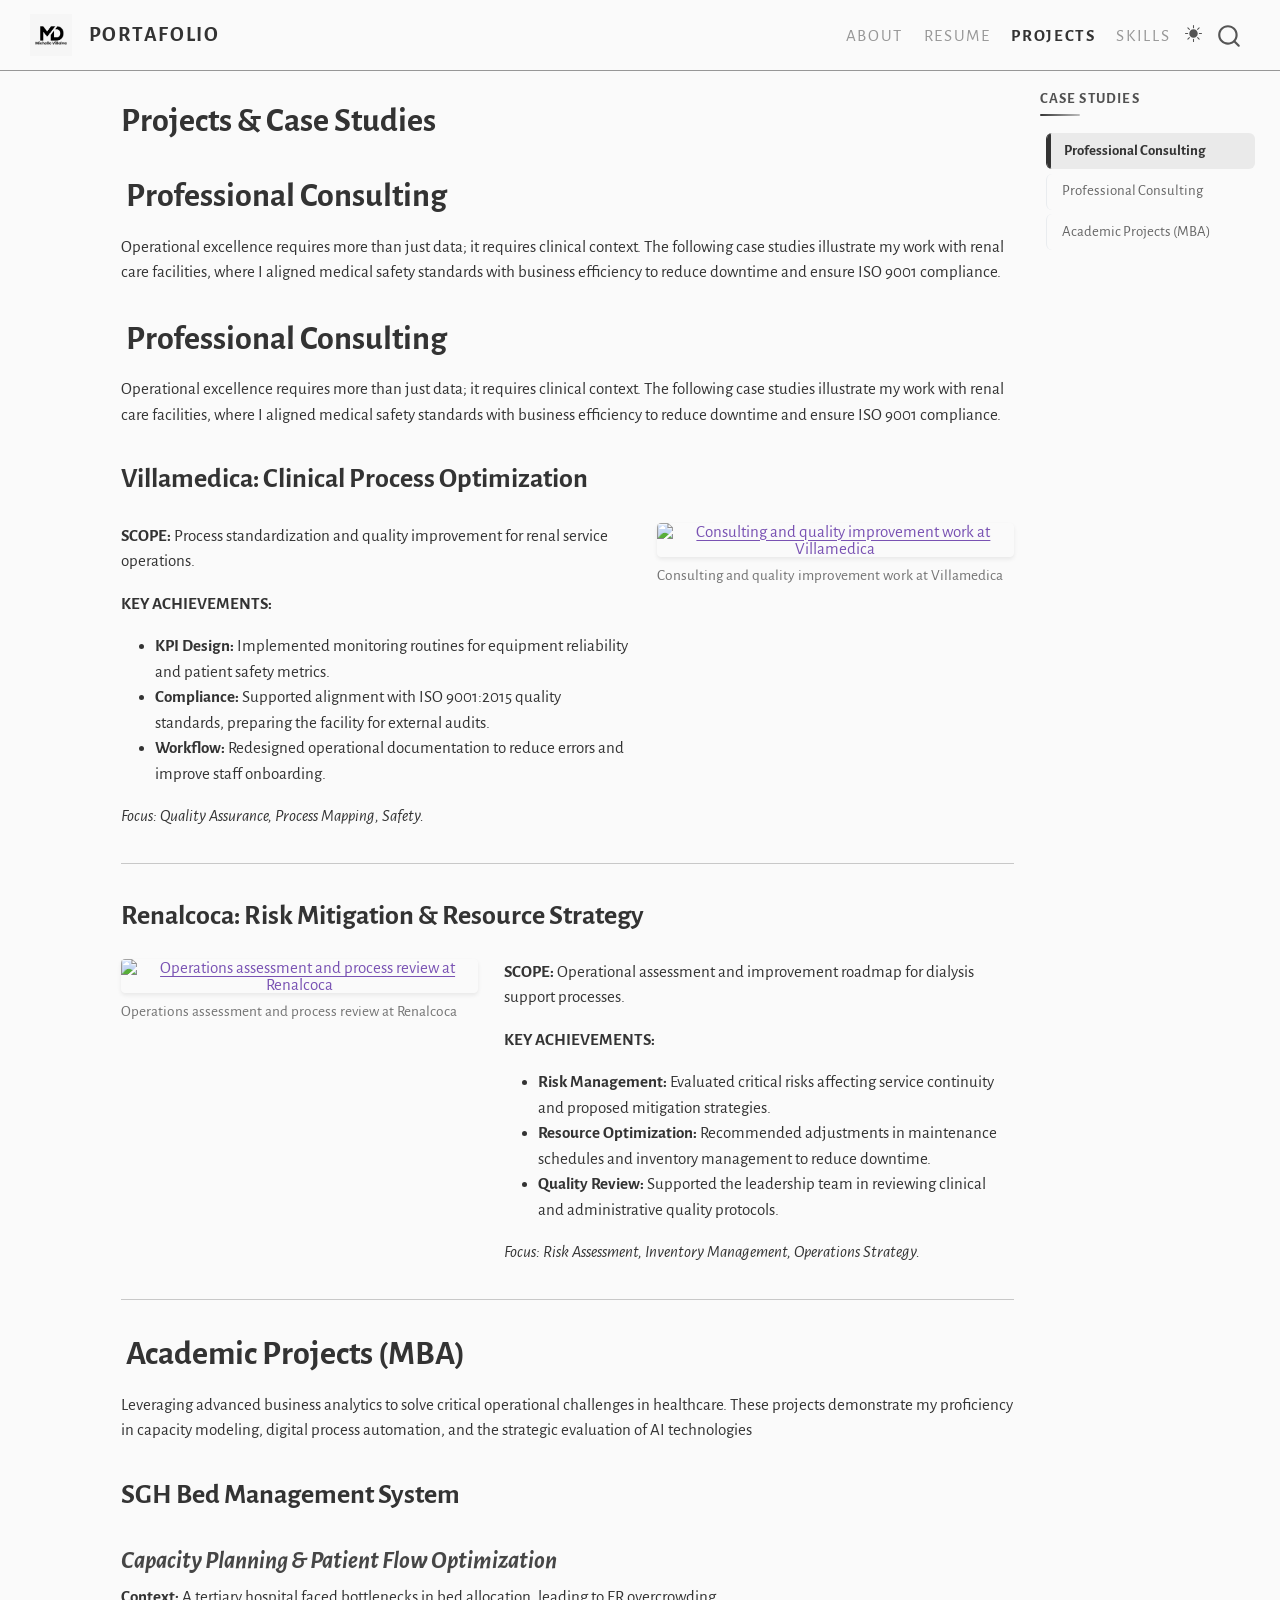
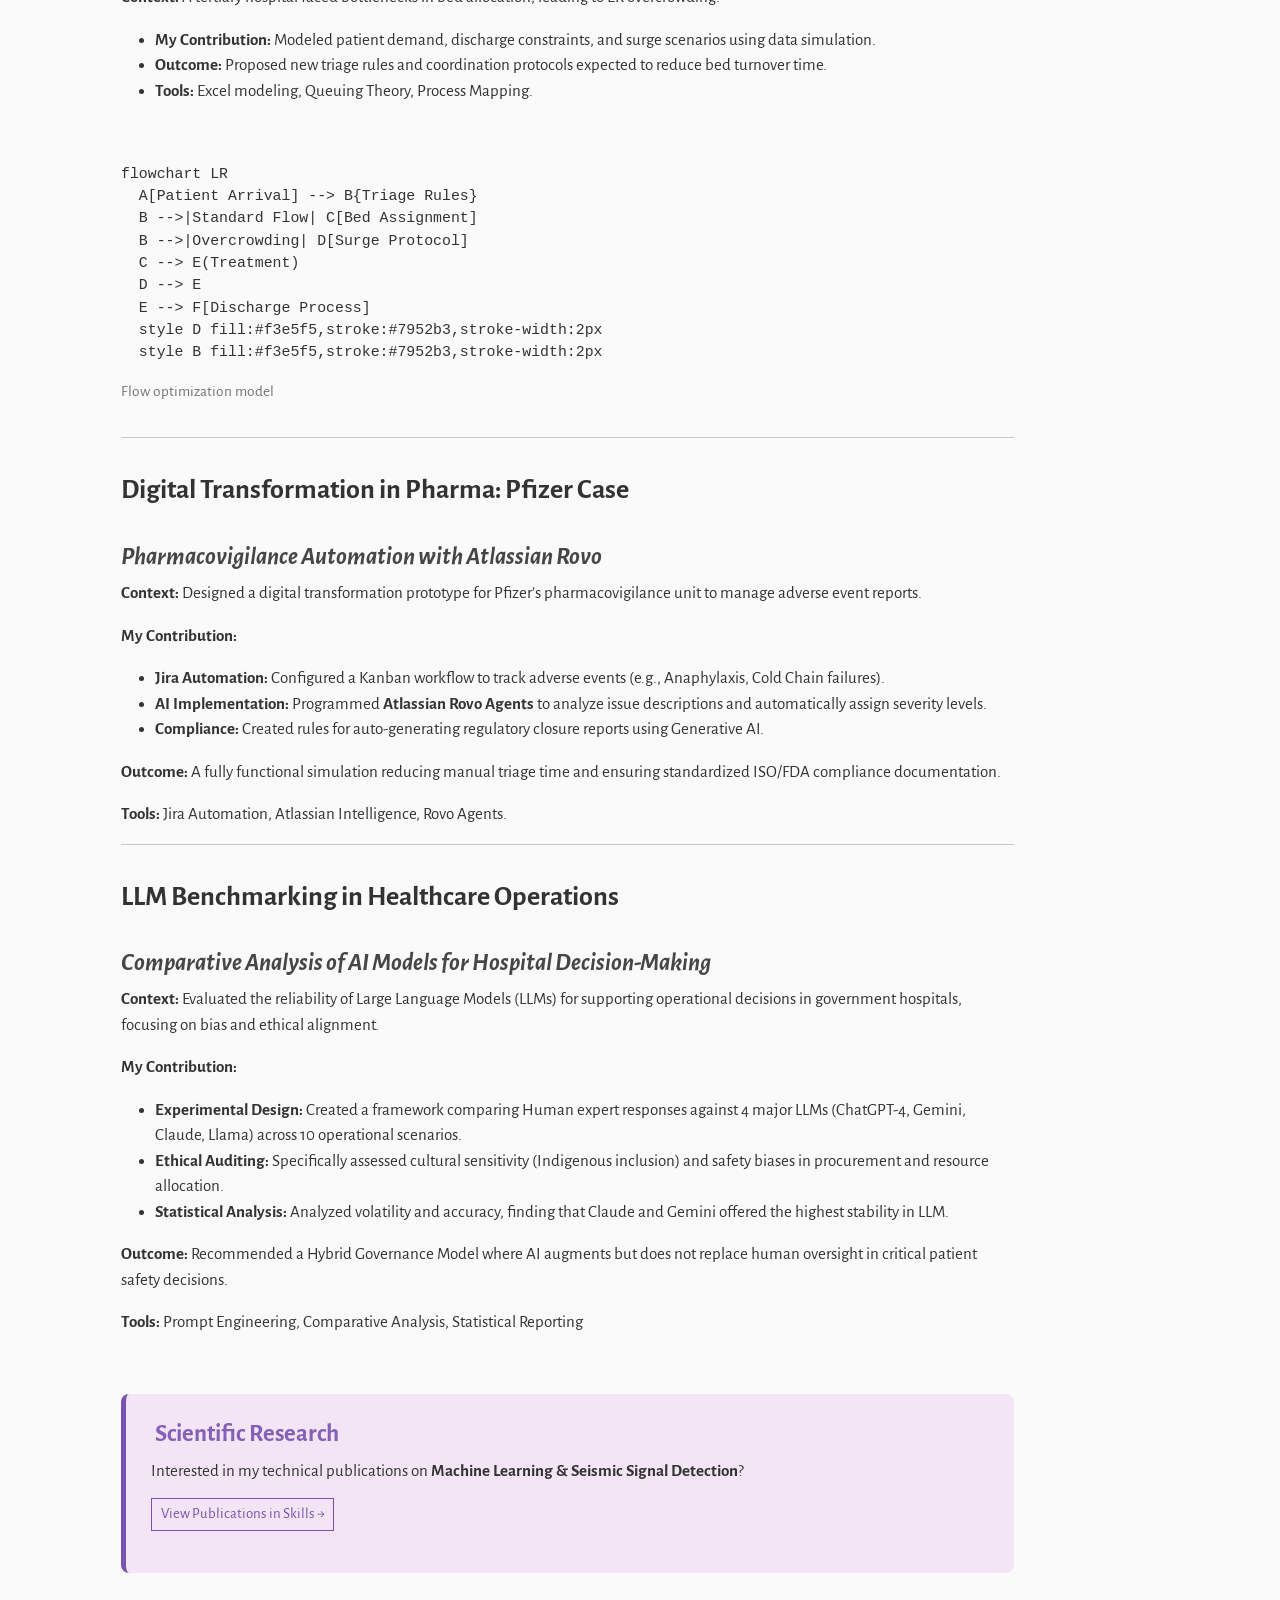
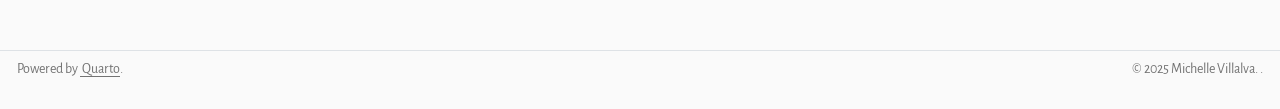
==== projects.html @ 833f170c "Built site for gh-pages" ====
<!DOCTYPE html>
<html xmlns="http://www.w3.org/1999/xhtml" lang="en-GB" xml:lang="en-GB"><head>

<meta charset="utf-8">
<meta name="generator" content="quarto-1.8.25">

<meta name="viewport" content="width=device-width, initial-scale=1.0, user-scalable=yes">


<title>Projects &amp; Case Studies – Portafolio</title>
<style>
code{white-space: pre-wrap;}
span.smallcaps{font-variant: small-caps;}
div.columns{display: flex; gap: min(4vw, 1.5em);}
div.column{flex: auto; overflow-x: auto;}
div.hanging-indent{margin-left: 1.5em; text-indent: -1.5em;}
ul.task-list{list-style: none;}
ul.task-list li input[type="checkbox"] {
  width: 0.8em;
  margin: 0 0.8em 0.2em -1em; /* quarto-specific, see https://github.com/quarto-dev/quarto-cli/issues/4556 */ 
  vertical-align: middle;
}
</style>


<script src="site_libs/quarto-nav/quarto-nav.js"></script>
<script src="site_libs/quarto-nav/headroom.min.js"></script>
<script src="site_libs/clipboard/clipboard.min.js"></script>
<script src="site_libs/quarto-search/autocomplete.umd.js"></script>
<script src="site_libs/quarto-search/fuse.min.js"></script>
<script src="site_libs/quarto-search/quarto-search.js"></script>
<meta name="quarto:offset" content="./">
<link href="./Images/Logo.png" rel="icon" type="image/png">
<script src="site_libs/quarto-html/quarto.js" type="module"></script>
<script src="site_libs/quarto-html/tabsets/tabsets.js" type="module"></script>
<script src="site_libs/quarto-html/axe/axe-check.js" type="module"></script>
<script src="site_libs/quarto-html/popper.min.js"></script>
<script src="site_libs/quarto-html/tippy.umd.min.js"></script>
<script src="site_libs/quarto-html/anchor.min.js"></script>
<link href="site_libs/quarto-html/tippy.css" rel="stylesheet">
<link href="site_libs/quarto-html/quarto-syntax-highlighting-7b89279ff1a6dce999919e0e67d4d9ec.css" rel="stylesheet" class="quarto-color-scheme" id="quarto-text-highlighting-styles">
<link href="site_libs/quarto-html/quarto-syntax-highlighting-dark-707d8167ce6003fca903bfe2be84ab7f.css" rel="stylesheet" class="quarto-color-scheme quarto-color-alternate" id="quarto-text-highlighting-styles">
<link href="site_libs/quarto-html/quarto-syntax-highlighting-7b89279ff1a6dce999919e0e67d4d9ec.css" rel="stylesheet" class="quarto-color-scheme-extra" id="quarto-text-highlighting-styles">
<script src="site_libs/bootstrap/bootstrap.min.js"></script>
<link href="site_libs/bootstrap/bootstrap-icons.css" rel="stylesheet">
<link href="site_libs/bootstrap/bootstrap-e888a3417ce4e43f57093104cbd74633.min.css" rel="stylesheet" append-hash="true" class="quarto-color-scheme" id="quarto-bootstrap" data-mode="light">
<link href="site_libs/bootstrap/bootstrap-dark-e592baf2dacfad6d5b5aa2afc3d7a119.min.css" rel="stylesheet" append-hash="true" class="quarto-color-scheme quarto-color-alternate" id="quarto-bootstrap" data-mode="dark">
<link href="site_libs/bootstrap/bootstrap-e888a3417ce4e43f57093104cbd74633.min.css" rel="stylesheet" append-hash="true" class="quarto-color-scheme-extra" id="quarto-bootstrap" data-mode="light">
<script src="site_libs/quarto-contrib/iconify-3.0.0/iconify-icon.min.js"></script>
<script src="site_libs/quarto-contrib/glightbox/glightbox.min.js"></script>
<link href="site_libs/quarto-contrib/glightbox/glightbox.min.css" rel="stylesheet">
<link href="site_libs/quarto-contrib/glightbox/lightbox.css" rel="stylesheet">
<script id="quarto-search-options" type="application/json">{
  "location": "navbar",
  "copy-button": false,
  "collapse-after": 3,
  "panel-placement": "end",
  "type": "overlay",
  "limit": 50,
  "keyboard-shortcut": [
    "f",
    "/",
    "s"
  ],
  "show-item-context": false,
  "language": {
    "search-no-results-text": "No results",
    "search-matching-documents-text": "matching documents",
    "search-copy-link-title": "Copy link to search",
    "search-hide-matches-text": "Hide additional matches",
    "search-more-match-text": "more match in this document",
    "search-more-matches-text": "more matches in this document",
    "search-clear-button-title": "Clear",
    "search-text-placeholder": "",
    "search-detached-cancel-button-title": "Cancel",
    "search-submit-button-title": "Submit",
    "search-label": "Search"
  }
}</script>
<style>html{ scroll-behavior: smooth; }</style>
<script src="site_libs/quarto-diagram/mermaid.min.js"></script>
<script src="site_libs/quarto-diagram/mermaid-init.js"></script>
<link href="site_libs/quarto-diagram/mermaid.css" rel="stylesheet">


<meta property="og:title" content="Projects &amp; Case Studies – Portafolio">
<meta property="og:description" content="A Portfolio by Michelle Villalva">
<meta property="og:image" content="images/villamedica 1.jpg">
<meta property="og:site_name" content="Portafolio">
<meta property="og:image:alt" content="Consulting and quality improvement work at Villamedica">
<meta name="twitter:title" content="Projects &amp; Case Studies – Portafolio">
<meta name="twitter:description" content="A Portfolio by Michelle Villalva">
<meta name="twitter:image" content="images/villamedica 1.jpg">
<meta name="twitter:image:alt" content="Consulting and quality improvement work at Villamedica">
<meta name="twitter:card" content="summary_large_image">
</head>

<body class="nav-fixed quarto-light"><script id="quarto-html-before-body" type="application/javascript">
    const toggleBodyColorMode = (bsSheetEl) => {
      const mode = bsSheetEl.getAttribute("data-mode");
      const bodyEl = window.document.querySelector("body");
      if (mode === "dark") {
        bodyEl.classList.add("quarto-dark");
        bodyEl.classList.remove("quarto-light");
      } else {
        bodyEl.classList.add("quarto-light");
        bodyEl.classList.remove("quarto-dark");
      }
    }
    const toggleBodyColorPrimary = () => {
      const bsSheetEl = window.document.querySelector("link#quarto-bootstrap:not([rel=disabled-stylesheet])");
      if (bsSheetEl) {
        toggleBodyColorMode(bsSheetEl);
      }
    }
    const setColorSchemeToggle = (alternate) => {
      const toggles = window.document.querySelectorAll('.quarto-color-scheme-toggle');
      for (let i=0; i < toggles.length; i++) {
        const toggle = toggles[i];
        if (toggle) {
          if (alternate) {
            toggle.classList.add("alternate");
          } else {
            toggle.classList.remove("alternate");
          }
        }
      }
    };
    const toggleColorMode = (alternate) => {
      // Switch the stylesheets
      const primaryStylesheets = window.document.querySelectorAll('link.quarto-color-scheme:not(.quarto-color-alternate)');
      const alternateStylesheets = window.document.querySelectorAll('link.quarto-color-scheme.quarto-color-alternate');
      manageTransitions('#quarto-margin-sidebar .nav-link', false);
      if (alternate) {
        // note: dark is layered on light, we don't disable primary!
        enableStylesheet(alternateStylesheets);
        for (const sheetNode of alternateStylesheets) {
          if (sheetNode.id === "quarto-bootstrap") {
            toggleBodyColorMode(sheetNode);
          }
        }
      } else {
        disableStylesheet(alternateStylesheets);
        enableStylesheet(primaryStylesheets)
        toggleBodyColorPrimary();
      }
      manageTransitions('#quarto-margin-sidebar .nav-link', true);
      // Switch the toggles
      setColorSchemeToggle(alternate)
      // Hack to workaround the fact that safari doesn't
      // properly recolor the scrollbar when toggling (#1455)
      if (navigator.userAgent.indexOf('Safari') > 0 && navigator.userAgent.indexOf('Chrome') == -1) {
        manageTransitions("body", false);
        window.scrollTo(0, 1);
        setTimeout(() => {
          window.scrollTo(0, 0);
          manageTransitions("body", true);
        }, 40);
      }
    }
    const disableStylesheet = (stylesheets) => {
      for (let i=0; i < stylesheets.length; i++) {
        const stylesheet = stylesheets[i];
        stylesheet.rel = 'disabled-stylesheet';
      }
    }
    const enableStylesheet = (stylesheets) => {
      for (let i=0; i < stylesheets.length; i++) {
        const stylesheet = stylesheets[i];
        if(stylesheet.rel !== 'stylesheet') { // for Chrome, which will still FOUC without this check
          stylesheet.rel = 'stylesheet';
        }
      }
    }
    const manageTransitions = (selector, allowTransitions) => {
      const els = window.document.querySelectorAll(selector);
      for (let i=0; i < els.length; i++) {
        const el = els[i];
        if (allowTransitions) {
          el.classList.remove('notransition');
        } else {
          el.classList.add('notransition');
        }
      }
    }
    const isFileUrl = () => {
      return window.location.protocol === 'file:';
    }
    const hasAlternateSentinel = () => {
      let styleSentinel = getColorSchemeSentinel();
      if (styleSentinel !== null) {
        return styleSentinel === "alternate";
      } else {
        return false;
      }
    }
    const setStyleSentinel = (alternate) => {
      const value = alternate ? "alternate" : "default";
      if (!isFileUrl()) {
        window.localStorage.setItem("quarto-color-scheme", value);
      } else {
        localAlternateSentinel = value;
      }
    }
    const getColorSchemeSentinel = () => {
      if (!isFileUrl()) {
        const storageValue = window.localStorage.getItem("quarto-color-scheme");
        return storageValue != null ? storageValue : localAlternateSentinel;
      } else {
        return localAlternateSentinel;
      }
    }
    const toggleGiscusIfUsed = (isAlternate, darkModeDefault) => {
      const baseTheme = document.querySelector('#giscus-base-theme')?.value ?? 'light';
      const alternateTheme = document.querySelector('#giscus-alt-theme')?.value ?? 'dark';
      let newTheme = '';
      if(authorPrefersDark) {
        newTheme = isAlternate ? baseTheme : alternateTheme;
      } else {
        newTheme = isAlternate ? alternateTheme : baseTheme;
      }
      const changeGiscusTheme = () => {
        // From: https://github.com/giscus/giscus/issues/336
        const sendMessage = (message) => {
          const iframe = document.querySelector('iframe.giscus-frame');
          if (!iframe) return;
          iframe.contentWindow.postMessage({ giscus: message }, 'https://giscus.app');
        }
        sendMessage({
          setConfig: {
            theme: newTheme
          }
        });
      }
      const isGiscussLoaded = window.document.querySelector('iframe.giscus-frame') !== null;
      if (isGiscussLoaded) {
        changeGiscusTheme();
      }
    };
    const authorPrefersDark = false;
    const darkModeDefault = authorPrefersDark;
      document.querySelector('link#quarto-text-highlighting-styles.quarto-color-scheme-extra').rel = 'disabled-stylesheet';
      document.querySelector('link#quarto-bootstrap.quarto-color-scheme-extra').rel = 'disabled-stylesheet';
    let localAlternateSentinel = darkModeDefault ? 'alternate' : 'default';
    // Dark / light mode switch
    window.quartoToggleColorScheme = () => {
      // Read the current dark / light value
      let toAlternate = !hasAlternateSentinel();
      toggleColorMode(toAlternate);
      setStyleSentinel(toAlternate);
      toggleGiscusIfUsed(toAlternate, darkModeDefault);
      window.dispatchEvent(new Event('resize'));
    };
    // Switch to dark mode if need be
    if (hasAlternateSentinel()) {
      toggleColorMode(true);
    } else {
      toggleColorMode(false);
    }
  </script>

<div id="quarto-search-results"></div>
  <header id="quarto-header" class="headroom fixed-top">
    <nav class="navbar navbar-expand-lg " data-bs-theme="dark">
      <div class="navbar-container container-fluid">
      <div class="navbar-brand-container mx-auto">
    <a href="./index.html" class="navbar-brand navbar-brand-logo">
    <img src="./Images/Logo.png" alt="Michelle Villalva Logo" class="navbar-logo light-content">
    <img src="./Images/Logo.png" alt="Michelle Villalva Logo" class="navbar-logo dark-content">
    </a>
    <a class="navbar-brand" href="./index.html">
    <span class="navbar-title">PORTAFOLIO</span>
    </a>
  </div>
            <div id="quarto-search" class="" title="Search"></div>
          <button class="navbar-toggler" type="button" data-bs-toggle="collapse" data-bs-target="#navbarCollapse" aria-controls="navbarCollapse" role="menu" aria-expanded="false" aria-label="Toggle navigation" onclick="if (window.quartoToggleHeadroom) { window.quartoToggleHeadroom(); }">
  <span class="navbar-toggler-icon"></span>
</button>
          <div class="collapse navbar-collapse" id="navbarCollapse">
            <ul class="navbar-nav navbar-nav-scroll ms-auto">
  <li class="nav-item">
    <a class="nav-link" href="./index.html"> 
<span class="menu-text">About</span></a>
  </li>  
  <li class="nav-item">
    <a class="nav-link" href="./resume.html"> 
<span class="menu-text">Resume</span></a>
  </li>  
  <li class="nav-item">
    <a class="nav-link active" href="./projects.html" aria-current="page"> 
<span class="menu-text">Projects</span></a>
  </li>  
  <li class="nav-item">
    <a class="nav-link" href="./skills.html"> 
<span class="menu-text">Skills</span></a>
  </li>  
</ul>
          </div> <!-- /navcollapse -->
            <div class="quarto-navbar-tools">
  <a href="" class="quarto-color-scheme-toggle quarto-navigation-tool  px-1" onclick="window.quartoToggleColorScheme(); return false;" title="Toggle dark mode"><i class="bi"></i></a>
</div>
      </div> <!-- /container-fluid -->
    </nav>
</header>
<!-- content -->
<div id="quarto-content" class="quarto-container page-columns page-rows-contents page-layout-article page-navbar">
<!-- sidebar -->
<!-- margin-sidebar -->
    <div id="quarto-margin-sidebar" class="sidebar margin-sidebar">
        <nav id="TOC" role="doc-toc" class="toc-active">
    <h2 id="toc-title">Case Studies</h2>
   
  <ul>
  <li><a href="#professional-consulting" id="toc-professional-consulting" class="nav-link active" data-scroll-target="#professional-consulting"><iconify-icon role="img" inline="" icon="fa6-solid:briefcase" aria-label="Icon briefcase from fa6-solid Iconify.design set." title="Icon briefcase from fa6-solid Iconify.design set."></iconify-icon> Professional Consulting</a></li>
  <li><a href="#professional-consulting-1" id="toc-professional-consulting-1" class="nav-link" data-scroll-target="#professional-consulting-1"><iconify-icon role="img" inline="" icon="fa6-solid:briefcase" aria-label="Icon briefcase from fa6-solid Iconify.design set." title="Icon briefcase from fa6-solid Iconify.design set."></iconify-icon> Professional Consulting</a>
  <ul class="collapse">
  <li><a href="#villamedica-clinical-process-optimization" id="toc-villamedica-clinical-process-optimization" class="nav-link" data-scroll-target="#villamedica-clinical-process-optimization">Villamedica: Clinical Process Optimization</a></li>
  <li><a href="#renalcoca-risk-mitigation-resource-strategy" id="toc-renalcoca-risk-mitigation-resource-strategy" class="nav-link" data-scroll-target="#renalcoca-risk-mitigation-resource-strategy">Renalcoca: Risk Mitigation &amp; Resource Strategy</a></li>
  </ul></li>
  <li><a href="#academic-projects-mba" id="toc-academic-projects-mba" class="nav-link" data-scroll-target="#academic-projects-mba"><iconify-icon role="img" inline="" icon="fa6-solid:graduation-cap" aria-label="Icon graduation-cap from fa6-solid Iconify.design set." title="Icon graduation-cap from fa6-solid Iconify.design set."></iconify-icon> Academic Projects (MBA)</a>
  <ul class="collapse">
  <li><a href="#sgh-bed-management-system" id="toc-sgh-bed-management-system" class="nav-link" data-scroll-target="#sgh-bed-management-system">SGH Bed Management System</a>
  <ul class="collapse">
  <li><a href="#capacity-planning-patient-flow-optimization" id="toc-capacity-planning-patient-flow-optimization" class="nav-link" data-scroll-target="#capacity-planning-patient-flow-optimization"><em>Capacity Planning &amp; Patient Flow Optimization</em></a></li>
  </ul></li>
  <li><a href="#digital-transformation-in-pharma-pfizer-case" id="toc-digital-transformation-in-pharma-pfizer-case" class="nav-link" data-scroll-target="#digital-transformation-in-pharma-pfizer-case">Digital Transformation in Pharma: Pfizer Case</a>
  <ul class="collapse">
  <li><a href="#pharmacovigilance-automation-with-atlassian-rovo" id="toc-pharmacovigilance-automation-with-atlassian-rovo" class="nav-link" data-scroll-target="#pharmacovigilance-automation-with-atlassian-rovo"><em>Pharmacovigilance Automation with Atlassian Rovo</em></a></li>
  </ul></li>
  <li><a href="#llm-benchmarking-in-healthcare-operations" id="toc-llm-benchmarking-in-healthcare-operations" class="nav-link" data-scroll-target="#llm-benchmarking-in-healthcare-operations">LLM Benchmarking in Healthcare Operations</a>
  <ul class="collapse">
  <li><a href="#comparative-analysis-of-ai-models-for-hospital-decision-making" id="toc-comparative-analysis-of-ai-models-for-hospital-decision-making" class="nav-link" data-scroll-target="#comparative-analysis-of-ai-models-for-hospital-decision-making"><em>Comparative Analysis of AI Models for Hospital Decision-Making</em></a></li>
  </ul></li>
  </ul></li>
  </ul>
</nav>
    </div>
<!-- main -->
<main class="content" id="quarto-document-content">


<header id="title-block-header" class="quarto-title-block default">
<div class="quarto-title">
<h1 class="title">Projects &amp; Case Studies</h1>
</div>



<div class="quarto-title-meta">

    
  
    
  </div>
  


</header>


<section id="professional-consulting" class="level1">
<h1><iconify-icon role="img" inline="" icon="fa6-solid:briefcase" aria-label="Icon briefcase from fa6-solid Iconify.design set." title="Icon briefcase from fa6-solid Iconify.design set."></iconify-icon> Professional Consulting</h1>
<p>Operational excellence requires more than just data; it requires clinical context. The following case studies illustrate my work with renal care facilities, where I aligned medical safety standards with business efficiency to reduce downtime and ensure ISO 9001 compliance.</p>
</section>
<section id="professional-consulting-1" class="level1">
<h1><iconify-icon role="img" inline="" icon="fa6-solid:briefcase" aria-label="Icon briefcase from fa6-solid Iconify.design set." title="Icon briefcase from fa6-solid Iconify.design set."></iconify-icon> Professional Consulting</h1>
<p>Operational excellence requires more than just data; it requires clinical context. The following case studies illustrate my work with renal care facilities, where I aligned medical safety standards with business efficiency to reduce downtime and ensure ISO 9001 compliance.</p>
<section id="villamedica-clinical-process-optimization" class="level2">
<h2 class="anchored" data-anchor-id="villamedica-clinical-process-optimization">Villamedica: Clinical Process Optimization</h2>
<div class="grid">
<div class="g-col-12 g-col-md-7">
<p><strong>SCOPE:</strong> Process standardization and quality improvement for renal service operations.</p>
<p><strong>KEY ACHIEVEMENTS:</strong></p>
<ul>
<li><strong>KPI Design:</strong> Implemented monitoring routines for equipment reliability and patient safety metrics.</li>
<li><strong>Compliance:</strong> Supported alignment with ISO 9001:2015 quality standards, preparing the facility for external audits.</li>
<li><strong>Workflow:</strong> Redesigned operational documentation to reduce errors and improve staff onboarding.</li>
</ul>
<p><em>Focus: Quality Assurance, Process Mapping, Safety.</em></p>
</div>
<div class="g-col-12 g-col-md-5">
<div class="quarto-figure quarto-figure-center">
<figure class="figure">
<p><a href="images/villamedica 1.jpg" class="lightbox" data-gallery="consulting" title="Consulting and quality improvement work at Villamedica"><img src="images/villamedica 1.jpg" class="rounded shadow-sm img-fluid figure-img" alt="Consulting and quality improvement work at Villamedica"></a></p>
<figcaption>Consulting and quality improvement work at Villamedica</figcaption>
</figure>
</div>
</div>
</div>
<hr>
</section>
<section id="renalcoca-risk-mitigation-resource-strategy" class="level2">
<h2 class="anchored" data-anchor-id="renalcoca-risk-mitigation-resource-strategy">Renalcoca: Risk Mitigation &amp; Resource Strategy</h2>
<div class="grid">
<div class="g-col-12 g-col-md-5">
<div class="quarto-figure quarto-figure-center">
<figure class="figure">
<p><a href="images/A2.jpg" class="lightbox" data-gallery="consulting" title="Operations assessment and process review at Renalcoca"><img src="images/A2.jpg" class="rounded shadow-sm img-fluid figure-img" alt="Operations assessment and process review at Renalcoca"></a></p>
<figcaption>Operations assessment and process review at Renalcoca</figcaption>
</figure>
</div>
</div>
<div class="g-col-12 g-col-md-7">
<p><strong>SCOPE:</strong> Operational assessment and improvement roadmap for dialysis support processes.</p>
<p><strong>KEY ACHIEVEMENTS:</strong></p>
<ul>
<li><strong>Risk Management:</strong> Evaluated critical risks affecting service continuity and proposed mitigation strategies.</li>
<li><strong>Resource Optimization:</strong> Recommended adjustments in maintenance schedules and inventory management to reduce downtime.</li>
<li><strong>Quality Review:</strong> Supported the leadership team in reviewing clinical and administrative quality protocols.</li>
</ul>
<p><em>Focus: Risk Assessment, Inventory Management, Operations Strategy.</em></p>
</div>
</div>
<hr>
</section>
</section>
<section id="academic-projects-mba" class="level1">
<h1><iconify-icon role="img" inline="" icon="fa6-solid:graduation-cap" aria-label="Icon graduation-cap from fa6-solid Iconify.design set." title="Icon graduation-cap from fa6-solid Iconify.design set."></iconify-icon> Academic Projects (MBA)</h1>
<p>Leveraging advanced business analytics to solve critical operational challenges in healthcare. These projects demonstrate my proficiency in capacity modeling, digital process automation, and the strategic evaluation of AI technologies</p>
<section id="sgh-bed-management-system" class="level2">
<h2 class="anchored" data-anchor-id="sgh-bed-management-system">SGH Bed Management System</h2>
<section id="capacity-planning-patient-flow-optimization" class="level3">
<h3 class="anchored" data-anchor-id="capacity-planning-patient-flow-optimization"><em>Capacity Planning &amp; Patient Flow Optimization</em></h3>
<p><strong>Context:</strong> A tertiary hospital faced bottlenecks in bed allocation, leading to ER overcrowding.</p>
<ul>
<li><strong>My Contribution:</strong> Modeled patient demand, discharge constraints, and surge scenarios using data simulation.</li>
<li><strong>Outcome:</strong> Proposed new triage rules and coordination protocols expected to reduce bed turnover time.</li>
<li><strong>Tools:</strong> Excel modeling, Queuing Theory, Process Mapping.</li>
</ul>
<p><br></p>
<div class="cell" data-layout-align="center">
<div class="cell-output-display">
<div>
<p></p><figure class="figure"><p></p>
<div>
<pre class="mermaid mermaid-js">flowchart LR
  A[Patient Arrival] --&gt; B{Triage Rules}
  B --&gt;|Standard Flow| C[Bed Assignment]
  B --&gt;|Overcrowding| D[Surge Protocol]
  C --&gt; E(Treatment)
  D --&gt; E
  E --&gt; F[Discharge Process]
  style D fill:#f3e5f5,stroke:#7952b3,stroke-width:2px
  style B fill:#f3e5f5,stroke:#7952b3,stroke-width:2px
</pre>
</div>
<p></p><figcaption> Flow optimization model</figcaption> </figure><p></p>
</div>
</div>
</div>
<hr>
</section>
</section>
<section id="digital-transformation-in-pharma-pfizer-case" class="level2">
<h2 class="anchored" data-anchor-id="digital-transformation-in-pharma-pfizer-case">Digital Transformation in Pharma: Pfizer Case</h2>
<section id="pharmacovigilance-automation-with-atlassian-rovo" class="level3">
<h3 class="anchored" data-anchor-id="pharmacovigilance-automation-with-atlassian-rovo"><em>Pharmacovigilance Automation with Atlassian Rovo</em></h3>
<p><strong>Context:</strong> Designed a digital transformation prototype for Pfizer’s pharmacovigilance unit to manage adverse event reports.</p>
<p><strong>My Contribution:</strong></p>
<ul>
<li><strong>Jira Automation:</strong> Configured a Kanban workflow to track adverse events (e.g., Anaphylaxis, Cold Chain failures).</li>
<li><strong>AI Implementation:</strong> Programmed <strong>Atlassian Rovo Agents</strong> to analyze issue descriptions and automatically assign severity levels.</li>
<li><strong>Compliance:</strong> Created rules for auto-generating regulatory closure reports using Generative AI.</li>
</ul>
<p><strong>Outcome:</strong> A fully functional simulation reducing manual triage time and ensuring standardized ISO/FDA compliance documentation.</p>
<p><strong>Tools:</strong> Jira Automation, Atlassian Intelligence, Rovo Agents.</p>
<hr>
</section>
</section>
<section id="llm-benchmarking-in-healthcare-operations" class="level2">
<h2 class="anchored" data-anchor-id="llm-benchmarking-in-healthcare-operations">LLM Benchmarking in Healthcare Operations</h2>
<section id="comparative-analysis-of-ai-models-for-hospital-decision-making" class="level3">
<h3 class="anchored" data-anchor-id="comparative-analysis-of-ai-models-for-hospital-decision-making"><em>Comparative Analysis of AI Models for Hospital Decision-Making</em></h3>
<p><strong>Context:</strong> Evaluated the reliability of Large Language Models (LLMs) for supporting operational decisions in government hospitals, focusing on bias and ethical alignment.</p>
<p><strong>My Contribution:</strong></p>
<ul>
<li><strong>Experimental Design:</strong> Created a framework comparing Human expert responses against 4 major LLMs (ChatGPT-4, Gemini, Claude, Llama) across 10 operational scenarios.</li>
<li><strong>Ethical Auditing:</strong> Specifically assessed cultural sensitivity (Indigenous inclusion) and safety biases in procurement and resource allocation.</li>
<li><strong>Statistical Analysis:</strong> Analyzed volatility and accuracy, finding that Claude and Gemini offered the highest stability in LLM.</li>
</ul>
<p><strong>Outcome:</strong> Recommended a Hybrid Governance Model where AI augments but does not replace human oversight in critical patient safety decisions.</p>
<p><strong>Tools:</strong> Prompt Engineering, Comparative Analysis, Statistical Reporting</p>
<p><br></p>
<div style="background-color: #f3e5f5; padding: 25px; border-radius: 8px; border-left: 5px solid #7952b3;">
<h3 style="margin-top: 0; color: #7952b3;" class="anchored">
<iconify-icon role="img" inline="" icon="fa6-solid:microscope" aria-label="Icon microscope from fa6-solid Iconify.design set." title="Icon microscope from fa6-solid Iconify.design set."></iconify-icon> Scientific Research
</h3>
<p style="margin-bottom: 15px;">
Interested in my technical publications on <strong>Machine Learning &amp; Seismic Signal Detection</strong>?
</p>
<p><a href="./skills.html" class="btn btn-outline-primary btn-sm" role="button" style="color: #7952b3; border-color: #7952b3;"> View Publications in Skills → </a></p>
</div>


</section>
</section>
</section>

<a onclick="window.scrollTo(0, 0); return false;" role="button" id="quarto-back-to-top"><i class="bi bi-arrow-up"></i> Back to top</a></main> <!-- /main -->
<script id="quarto-html-after-body" type="application/javascript">
  window.document.addEventListener("DOMContentLoaded", function (event) {
    // Ensure there is a toggle, if there isn't float one in the top right
    if (window.document.querySelector('.quarto-color-scheme-toggle') === null) {
      const a = window.document.createElement('a');
      a.classList.add('top-right');
      a.classList.add('quarto-color-scheme-toggle');
      a.href = "";
      a.onclick = function() { try { window.quartoToggleColorScheme(); } catch {} return false; };
      const i = window.document.createElement("i");
      i.classList.add('bi');
      a.appendChild(i);
      window.document.body.appendChild(a);
    }
    setColorSchemeToggle(hasAlternateSentinel())
    const icon = "";
    const anchorJS = new window.AnchorJS();
    anchorJS.options = {
      placement: 'right',
      icon: icon
    };
    anchorJS.add('.anchored');
    const isCodeAnnotation = (el) => {
      for (const clz of el.classList) {
        if (clz.startsWith('code-annotation-')) {                     
          return true;
        }
      }
      return false;
    }
    const onCopySuccess = function(e) {
      // button target
      const button = e.trigger;
      // don't keep focus
      button.blur();
      // flash "checked"
      button.classList.add('code-copy-button-checked');
      var currentTitle = button.getAttribute("title");
      button.setAttribute("title", "Copied!");
      let tooltip;
      if (window.bootstrap) {
        button.setAttribute("data-bs-toggle", "tooltip");
        button.setAttribute("data-bs-placement", "left");
        button.setAttribute("data-bs-title", "Copied!");
        tooltip = new bootstrap.Tooltip(button, 
          { trigger: "manual", 
            customClass: "code-copy-button-tooltip",
            offset: [0, -8]});
        tooltip.show();    
      }
      setTimeout(function() {
        if (tooltip) {
          tooltip.hide();
          button.removeAttribute("data-bs-title");
          button.removeAttribute("data-bs-toggle");
          button.removeAttribute("data-bs-placement");
        }
        button.setAttribute("title", currentTitle);
        button.classList.remove('code-copy-button-checked');
      }, 1000);
      // clear code selection
      e.clearSelection();
    }
    const getTextToCopy = function(trigger) {
      const outerScaffold = trigger.parentElement.cloneNode(true);
      const codeEl = outerScaffold.querySelector('code');
      for (const childEl of codeEl.children) {
        if (isCodeAnnotation(childEl)) {
          childEl.remove();
        }
      }
      return codeEl.innerText;
    }
    const clipboard = new window.ClipboardJS('.code-copy-button:not([data-in-quarto-modal])', {
      text: getTextToCopy
    });
    clipboard.on('success', onCopySuccess);
    if (window.document.getElementById('quarto-embedded-source-code-modal')) {
      const clipboardModal = new window.ClipboardJS('.code-copy-button[data-in-quarto-modal]', {
        text: getTextToCopy,
        container: window.document.getElementById('quarto-embedded-source-code-modal')
      });
      clipboardModal.on('success', onCopySuccess);
    }
    const viewSource = window.document.getElementById('quarto-view-source') ||
                       window.document.getElementById('quarto-code-tools-source');
    if (viewSource) {
      const sourceUrl = viewSource.getAttribute("data-quarto-source-url");
      viewSource.addEventListener("click", function(e) {
        if (sourceUrl) {
          // rstudio viewer pane
          if (/\bcapabilities=\b/.test(window.location)) {
            window.open(sourceUrl);
          } else {
            window.location.href = sourceUrl;
          }
        } else {
          const modal = new bootstrap.Modal(document.getElementById('quarto-embedded-source-code-modal'));
          modal.show();
        }
        return false;
      });
    }
    function toggleCodeHandler(show) {
      return function(e) {
        const detailsSrc = window.document.querySelectorAll(".cell > details > .sourceCode");
        for (let i=0; i<detailsSrc.length; i++) {
          const details = detailsSrc[i].parentElement;
          if (show) {
            details.open = true;
          } else {
            details.removeAttribute("open");
          }
        }
        const cellCodeDivs = window.document.querySelectorAll(".cell > .sourceCode");
        const fromCls = show ? "hidden" : "unhidden";
        const toCls = show ? "unhidden" : "hidden";
        for (let i=0; i<cellCodeDivs.length; i++) {
          const codeDiv = cellCodeDivs[i];
          if (codeDiv.classList.contains(fromCls)) {
            codeDiv.classList.remove(fromCls);
            codeDiv.classList.add(toCls);
          } 
        }
        return false;
      }
    }
    const hideAllCode = window.document.getElementById("quarto-hide-all-code");
    if (hideAllCode) {
      hideAllCode.addEventListener("click", toggleCodeHandler(false));
    }
    const showAllCode = window.document.getElementById("quarto-show-all-code");
    if (showAllCode) {
      showAllCode.addEventListener("click", toggleCodeHandler(true));
    }
      var localhostRegex = new RegExp(/^(?:http|https):\/\/localhost\:?[0-9]*\//);
      var mailtoRegex = new RegExp(/^mailto:/);
        var filterRegex = new RegExp('/' + window.location.host + '/');
      var isInternal = (href) => {
          return filterRegex.test(href) || localhostRegex.test(href) || mailtoRegex.test(href);
      }
      // Inspect non-navigation links and adorn them if external
     var links = window.document.querySelectorAll('a[href]:not(.nav-link):not(.navbar-brand):not(.toc-action):not(.sidebar-link):not(.sidebar-item-toggle):not(.pagination-link):not(.no-external):not([aria-hidden]):not(.dropdown-item):not(.quarto-navigation-tool):not(.about-link)');
      for (var i=0; i<links.length; i++) {
        const link = links[i];
        if (!isInternal(link.href)) {
          // undo the damage that might have been done by quarto-nav.js in the case of
          // links that we want to consider external
          if (link.dataset.originalHref !== undefined) {
            link.href = link.dataset.originalHref;
          }
            // target, if specified
            link.setAttribute("target", "_blank");
            if (link.getAttribute("rel") === null) {
              link.setAttribute("rel", "noopener");
            }
        }
      }
    function tippyHover(el, contentFn, onTriggerFn, onUntriggerFn) {
      const config = {
        allowHTML: true,
        maxWidth: 500,
        delay: 100,
        arrow: false,
        appendTo: function(el) {
            return el.parentElement;
        },
        interactive: true,
        interactiveBorder: 10,
        theme: 'quarto',
        placement: 'bottom-start',
      };
      if (contentFn) {
        config.content = contentFn;
      }
      if (onTriggerFn) {
        config.onTrigger = onTriggerFn;
      }
      if (onUntriggerFn) {
        config.onUntrigger = onUntriggerFn;
      }
      window.tippy(el, config); 
    }
    const noterefs = window.document.querySelectorAll('a[role="doc-noteref"]');
    for (var i=0; i<noterefs.length; i++) {
      const ref = noterefs[i];
      tippyHover(ref, function() {
        // use id or data attribute instead here
        let href = ref.getAttribute('data-footnote-href') || ref.getAttribute('href');
        try { href = new URL(href).hash; } catch {}
        const id = href.replace(/^#\/?/, "");
        const note = window.document.getElementById(id);
        if (note) {
          return note.innerHTML;
        } else {
          return "";
        }
      });
    }
    const xrefs = window.document.querySelectorAll('a.quarto-xref');
    const processXRef = (id, note) => {
      // Strip column container classes
      const stripColumnClz = (el) => {
        el.classList.remove("page-full", "page-columns");
        if (el.children) {
          for (const child of el.children) {
            stripColumnClz(child);
          }
        }
      }
      stripColumnClz(note)
      if (id === null || id.startsWith('sec-')) {
        // Special case sections, only their first couple elements
        const container = document.createElement("div");
        if (note.children && note.children.length > 2) {
          container.appendChild(note.children[0].cloneNode(true));
          for (let i = 1; i < note.children.length; i++) {
            const child = note.children[i];
            if (child.tagName === "P" && child.innerText === "") {
              continue;
            } else {
              container.appendChild(child.cloneNode(true));
              break;
            }
          }
          if (window.Quarto?.typesetMath) {
            window.Quarto.typesetMath(container);
          }
          return container.innerHTML
        } else {
          if (window.Quarto?.typesetMath) {
            window.Quarto.typesetMath(note);
          }
          return note.innerHTML;
        }
      } else {
        // Remove any anchor links if they are present
        const anchorLink = note.querySelector('a.anchorjs-link');
        if (anchorLink) {
          anchorLink.remove();
        }
        if (window.Quarto?.typesetMath) {
          window.Quarto.typesetMath(note);
        }
        if (note.classList.contains("callout")) {
          return note.outerHTML;
        } else {
          return note.innerHTML;
        }
      }
    }
    for (var i=0; i<xrefs.length; i++) {
      const xref = xrefs[i];
      tippyHover(xref, undefined, function(instance) {
        instance.disable();
        let url = xref.getAttribute('href');
        let hash = undefined; 
        if (url.startsWith('#')) {
          hash = url;
        } else {
          try { hash = new URL(url).hash; } catch {}
        }
        if (hash) {
          const id = hash.replace(/^#\/?/, "");
          const note = window.document.getElementById(id);
          if (note !== null) {
            try {
              const html = processXRef(id, note.cloneNode(true));
              instance.setContent(html);
            } finally {
              instance.enable();
              instance.show();
            }
          } else {
            // See if we can fetch this
            fetch(url.split('#')[0])
            .then(res => res.text())
            .then(html => {
              const parser = new DOMParser();
              const htmlDoc = parser.parseFromString(html, "text/html");
              const note = htmlDoc.getElementById(id);
              if (note !== null) {
                const html = processXRef(id, note);
                instance.setContent(html);
              } 
            }).finally(() => {
              instance.enable();
              instance.show();
            });
          }
        } else {
          // See if we can fetch a full url (with no hash to target)
          // This is a special case and we should probably do some content thinning / targeting
          fetch(url)
          .then(res => res.text())
          .then(html => {
            const parser = new DOMParser();
            const htmlDoc = parser.parseFromString(html, "text/html");
            const note = htmlDoc.querySelector('main.content');
            if (note !== null) {
              // This should only happen for chapter cross references
              // (since there is no id in the URL)
              // remove the first header
              if (note.children.length > 0 && note.children[0].tagName === "HEADER") {
                note.children[0].remove();
              }
              const html = processXRef(null, note);
              instance.setContent(html);
            } 
          }).finally(() => {
            instance.enable();
            instance.show();
          });
        }
      }, function(instance) {
      });
    }
        let selectedAnnoteEl;
        const selectorForAnnotation = ( cell, annotation) => {
          let cellAttr = 'data-code-cell="' + cell + '"';
          let lineAttr = 'data-code-annotation="' +  annotation + '"';
          const selector = 'span[' + cellAttr + '][' + lineAttr + ']';
          return selector;
        }
        const selectCodeLines = (annoteEl) => {
          const doc = window.document;
          const targetCell = annoteEl.getAttribute("data-target-cell");
          const targetAnnotation = annoteEl.getAttribute("data-target-annotation");
          const annoteSpan = window.document.querySelector(selectorForAnnotation(targetCell, targetAnnotation));
          const lines = annoteSpan.getAttribute("data-code-lines").split(",");
          const lineIds = lines.map((line) => {
            return targetCell + "-" + line;
          })
          let top = null;
          let height = null;
          let parent = null;
          if (lineIds.length > 0) {
              //compute the position of the single el (top and bottom and make a div)
              const el = window.document.getElementById(lineIds[0]);
              top = el.offsetTop;
              height = el.offsetHeight;
              parent = el.parentElement.parentElement;
            if (lineIds.length > 1) {
              const lastEl = window.document.getElementById(lineIds[lineIds.length - 1]);
              const bottom = lastEl.offsetTop + lastEl.offsetHeight;
              height = bottom - top;
            }
            if (top !== null && height !== null && parent !== null) {
              // cook up a div (if necessary) and position it 
              let div = window.document.getElementById("code-annotation-line-highlight");
              if (div === null) {
                div = window.document.createElement("div");
                div.setAttribute("id", "code-annotation-line-highlight");
                div.style.position = 'absolute';
                parent.appendChild(div);
              }
              div.style.top = top - 2 + "px";
              div.style.height = height + 4 + "px";
              div.style.left = 0;
              let gutterDiv = window.document.getElementById("code-annotation-line-highlight-gutter");
              if (gutterDiv === null) {
                gutterDiv = window.document.createElement("div");
                gutterDiv.setAttribute("id", "code-annotation-line-highlight-gutter");
                gutterDiv.style.position = 'absolute';
                const codeCell = window.document.getElementById(targetCell);
                const gutter = codeCell.querySelector('.code-annotation-gutter');
                gutter.appendChild(gutterDiv);
              }
              gutterDiv.style.top = top - 2 + "px";
              gutterDiv.style.height = height + 4 + "px";
            }
            selectedAnnoteEl = annoteEl;
          }
        };
        const unselectCodeLines = () => {
          const elementsIds = ["code-annotation-line-highlight", "code-annotation-line-highlight-gutter"];
          elementsIds.forEach((elId) => {
            const div = window.document.getElementById(elId);
            if (div) {
              div.remove();
            }
          });
          selectedAnnoteEl = undefined;
        };
          // Handle positioning of the toggle
      window.addEventListener(
        "resize",
        throttle(() => {
          elRect = undefined;
          if (selectedAnnoteEl) {
            selectCodeLines(selectedAnnoteEl);
          }
        }, 10)
      );
      function throttle(fn, ms) {
      let throttle = false;
      let timer;
        return (...args) => {
          if(!throttle) { // first call gets through
              fn.apply(this, args);
              throttle = true;
          } else { // all the others get throttled
              if(timer) clearTimeout(timer); // cancel #2
              timer = setTimeout(() => {
                fn.apply(this, args);
                timer = throttle = false;
              }, ms);
          }
        };
      }
        // Attach click handler to the DT
        const annoteDls = window.document.querySelectorAll('dt[data-target-cell]');
        for (const annoteDlNode of annoteDls) {
          annoteDlNode.addEventListener('click', (event) => {
            const clickedEl = event.target;
            if (clickedEl !== selectedAnnoteEl) {
              unselectCodeLines();
              const activeEl = window.document.querySelector('dt[data-target-cell].code-annotation-active');
              if (activeEl) {
                activeEl.classList.remove('code-annotation-active');
              }
              selectCodeLines(clickedEl);
              clickedEl.classList.add('code-annotation-active');
            } else {
              // Unselect the line
              unselectCodeLines();
              clickedEl.classList.remove('code-annotation-active');
            }
          });
        }
    const findCites = (el) => {
      const parentEl = el.parentElement;
      if (parentEl) {
        const cites = parentEl.dataset.cites;
        if (cites) {
          return {
            el,
            cites: cites.split(' ')
          };
        } else {
          return findCites(el.parentElement)
        }
      } else {
        return undefined;
      }
    };
    var bibliorefs = window.document.querySelectorAll('a[role="doc-biblioref"]');
    for (var i=0; i<bibliorefs.length; i++) {
      const ref = bibliorefs[i];
      const citeInfo = findCites(ref);
      if (citeInfo) {
        tippyHover(citeInfo.el, function() {
          var popup = window.document.createElement('div');
          citeInfo.cites.forEach(function(cite) {
            var citeDiv = window.document.createElement('div');
            citeDiv.classList.add('hanging-indent');
            citeDiv.classList.add('csl-entry');
            var biblioDiv = window.document.getElementById('ref-' + cite);
            if (biblioDiv) {
              citeDiv.innerHTML = biblioDiv.innerHTML;
            }
            popup.appendChild(citeDiv);
          });
          return popup.innerHTML;
        });
      }
    }
  });
  </script>
</div> <!-- /content -->
<footer class="footer">
  <div class="nav-footer">
    <div class="nav-footer-left">
<p>Powered by <a href="https://quarto.org"><iconify-icon role="img" inline="" icon="simple-icons:quarto" aria-label="Quarto Logo" title="Quarto Logo"></iconify-icon> Quarto</a>.</p>
</div>   
    <div class="nav-footer-center">
      &nbsp;
    </div>
    <div class="nav-footer-right">
<p>© 2025 Michelle Villalva. <iconify-icon role="img" inline="" icon="octicon:heart-fill-16" aria-label="Heart" title="Heart"></iconify-icon>.</p>
</div>
  </div>
</footer>
<script>
  document.querySelectorAll('header#title-block-header div, header#title-block-header p').forEach(function(el) {
    if (!el.textContent.trim()) {
      el.style.display = 'none';
      el.textContent = "";
    }
  });
</script>
<script>var lightboxQuarto = GLightbox({"closeEffect":"zoom","descPosition":"bottom","loop":false,"openEffect":"zoom","selector":".lightbox"});
(function() {
  let previousOnload = window.onload;
  window.onload = () => {
    if (previousOnload) {
      previousOnload();
    }
    lightboxQuarto.on('slide_before_load', (data) => {
      const { slideIndex, slideNode, slideConfig, player, trigger } = data;
      const href = trigger.getAttribute('href');
      if (href !== null) {
        const imgEl = window.document.querySelector(`a[href="${href}"] img`);
        if (imgEl !== null) {
          const srcAttr = imgEl.getAttribute("src");
          if (srcAttr && srcAttr.startsWith("data:")) {
            slideConfig.href = srcAttr;
          }
        }
      } 
    });
  
    lightboxQuarto.on('slide_after_load', (data) => {
      const { slideIndex, slideNode, slideConfig, player, trigger } = data;
      if (window.Quarto?.typesetMath) {
        window.Quarto.typesetMath(slideNode);
      }
    });
  
  };
  
})();
          </script>




<script src="site_libs/quarto-html/zenscroll-min.js"></script>
</body></html>
---- site_libs/quarto-html/tippy.css ----
.tippy-box[data-animation=fade][data-state=hidden]{opacity:0}[data-tippy-root]{max-width:calc(100vw - 10px)}.tippy-box{position:relative;background-color:#333;color:#fff;border-radius:4px;font-size:14px;line-height:1.4;white-space:normal;outline:0;transition-property:transform,visibility,opacity}.tippy-box[data-placement^=top]>.tippy-arrow{bottom:0}.tippy-box[data-placement^=top]>.tippy-arrow:before{bottom:-7px;left:0;border-width:8px 8px 0;border-top-color:initial;transform-origin:center top}.tippy-box[data-placement^=bottom]>.tippy-arrow{top:0}.tippy-box[data-placement^=bottom]>.tippy-arrow:before{top:-7px;left:0;border-width:0 8px 8px;border-bottom-color:initial;transform-origin:center bottom}.tippy-box[data-placement^=left]>.tippy-arrow{right:0}.tippy-box[data-placement^=left]>.tippy-arrow:before{border-width:8px 0 8px 8px;border-left-color:initial;right:-7px;transform-origin:center left}.tippy-box[data-placement^=right]>.tippy-arrow{left:0}.tippy-box[data-placement^=right]>.tippy-arrow:before{left:-7px;border-width:8px 8px 8px 0;border-right-color:initial;transform-origin:center right}.tippy-box[data-inertia][data-state=visible]{transition-timing-function:cubic-bezier(.54,1.5,.38,1.11)}.tippy-arrow{width:16px;height:16px;color:#333}.tippy-arrow:before{content:"";position:absolute;border-color:transparent;border-style:solid}.tippy-content{position:relative;padding:5px 9px;z-index:1}
---- site_libs/quarto-html/quarto-syntax-highlighting-7b89279ff1a6dce999919e0e67d4d9ec.css ----
/* quarto syntax highlight colors */
:root {
  --quarto-hl-ot-color: #003B4F;
  --quarto-hl-at-color: #657422;
  --quarto-hl-ss-color: #20794D;
  --quarto-hl-an-color: #5E5E5E;
  --quarto-hl-fu-color: #4758AB;
  --quarto-hl-st-color: #20794D;
  --quarto-hl-cf-color: #003B4F;
  --quarto-hl-op-color: #5E5E5E;
  --quarto-hl-er-color: #AD0000;
  --quarto-hl-bn-color: #AD0000;
  --quarto-hl-al-color: #AD0000;
  --quarto-hl-va-color: #111111;
  --quarto-hl-bu-color: inherit;
  --quarto-hl-ex-color: inherit;
  --quarto-hl-pp-color: #AD0000;
  --quarto-hl-in-color: #5E5E5E;
  --quarto-hl-vs-color: #20794D;
  --quarto-hl-wa-color: #5E5E5E;
  --quarto-hl-do-color: #5E5E5E;
  --quarto-hl-im-color: #00769E;
  --quarto-hl-ch-color: #20794D;
  --quarto-hl-dt-color: #AD0000;
  --quarto-hl-fl-color: #AD0000;
  --quarto-hl-co-color: #5E5E5E;
  --quarto-hl-cv-color: #5E5E5E;
  --quarto-hl-cn-color: #8f5902;
  --quarto-hl-sc-color: #5E5E5E;
  --quarto-hl-dv-color: #AD0000;
  --quarto-hl-kw-color: #003B4F;
}

/* other quarto variables */
:root {
  --quarto-font-monospace: SFMono-Regular, Menlo, Monaco, Consolas, "Liberation Mono", "Courier New", monospace;
}

/* syntax highlight based on Pandoc's rules */
pre > code.sourceCode > span {
  color: #003B4F;
}

code.sourceCode > span {
  color: #003B4F;
}

div.sourceCode,
div.sourceCode pre.sourceCode {
  color: #003B4F;
}

/* Normal */
code span {
  color: #003B4F;
}

/* Alert */
code span.al {
  color: #AD0000;
  font-style: inherit;
}

/* Annotation */
code span.an {
  color: #5E5E5E;
  font-style: inherit;
}

/* Attribute */
code span.at {
  color: #657422;
  font-style: inherit;
}

/* BaseN */
code span.bn {
  color: #AD0000;
  font-style: inherit;
}

/* BuiltIn */
code span.bu {
  font-style: inherit;
}

/* ControlFlow */
code span.cf {
  color: #003B4F;
  font-weight: bold;
  font-style: inherit;
}

/* Char */
code span.ch {
  color: #20794D;
  font-style: inherit;
}

/* Constant */
code span.cn {
  color: #8f5902;
  font-style: inherit;
}

/* Comment */
code span.co {
  color: #5E5E5E;
  font-style: inherit;
}

/* CommentVar */
code span.cv {
  color: #5E5E5E;
  font-style: italic;
}

/* Documentation */
code span.do {
  color: #5E5E5E;
  font-style: italic;
}

/* DataType */
code span.dt {
  color: #AD0000;
  font-style: inherit;
}

/* DecVal */
code span.dv {
  color: #AD0000;
  font-style: inherit;
}

/* Error */
code span.er {
  color: #AD0000;
  font-style: inherit;
}

/* Extension */
code span.ex {
  font-style: inherit;
}

/* Float */
code span.fl {
  color: #AD0000;
  font-style: inherit;
}

/* Function */
code span.fu {
  color: #4758AB;
  font-style: inherit;
}

/* Import */
code span.im {
  color: #00769E;
  font-style: inherit;
}

/* Information */
code span.in {
  color: #5E5E5E;
  font-style: inherit;
}

/* Keyword */
code span.kw {
  color: #003B4F;
  font-weight: bold;
  font-style: inherit;
}

/* Operator */
code span.op {
  color: #5E5E5E;
  font-style: inherit;
}

/* Other */
code span.ot {
  color: #003B4F;
  font-style: inherit;
}

/* Preprocessor */
code span.pp {
  color: #AD0000;
  font-style: inherit;
}

/* SpecialChar */
code span.sc {
  color: #5E5E5E;
  font-style: inherit;
}

/* SpecialString */
code span.ss {
  color: #20794D;
  font-style: inherit;
}

/* String */
code span.st {
  color: #20794D;
  font-style: inherit;
}

/* Variable */
code span.va {
  color: #111111;
  font-style: inherit;
}

/* VerbatimString */
code span.vs {
  color: #20794D;
  font-style: inherit;
}

/* Warning */
code span.wa {
  color: #5E5E5E;
  font-style: italic;
}

.prevent-inlining {
  content: "</";
}

/*# sourceMappingURL=3944bc705cfaf4c80e56f77c5205168a.css.map */
---- site_libs/quarto-html/quarto-syntax-highlighting-dark-707d8167ce6003fca903bfe2be84ab7f.css ----
/* quarto syntax highlight colors */
:root {
  --quarto-hl-al-color: #f07178;
  --quarto-hl-an-color: #d4d0ab;
  --quarto-hl-at-color: #00e0e0;
  --quarto-hl-bn-color: #d4d0ab;
  --quarto-hl-bu-color: #abe338;
  --quarto-hl-ch-color: #abe338;
  --quarto-hl-co-color: #f8f8f2;
  --quarto-hl-cv-color: #ffd700;
  --quarto-hl-cn-color: #ffd700;
  --quarto-hl-cf-color: #ffa07a;
  --quarto-hl-dt-color: #ffa07a;
  --quarto-hl-dv-color: #d4d0ab;
  --quarto-hl-do-color: #f8f8f2;
  --quarto-hl-er-color: #f07178;
  --quarto-hl-ex-color: #00e0e0;
  --quarto-hl-fl-color: #d4d0ab;
  --quarto-hl-fu-color: #ffa07a;
  --quarto-hl-im-color: #abe338;
  --quarto-hl-in-color: #d4d0ab;
  --quarto-hl-kw-color: #ffa07a;
  --quarto-hl-op-color: #ffa07a;
  --quarto-hl-ot-color: #00e0e0;
  --quarto-hl-pp-color: #dcc6e0;
  --quarto-hl-re-color: #00e0e0;
  --quarto-hl-sc-color: #abe338;
  --quarto-hl-ss-color: #abe338;
  --quarto-hl-st-color: #abe338;
  --quarto-hl-va-color: #00e0e0;
  --quarto-hl-vs-color: #abe338;
  --quarto-hl-wa-color: #dcc6e0;
}

/* other quarto variables */
:root {
  --quarto-font-monospace: SFMono-Regular, Menlo, Monaco, Consolas, "Liberation Mono", "Courier New", monospace;
}

/* syntax highlight based on Pandoc's rules */
pre > code.sourceCode > span {
  color: #f8f8f2;
}

code.sourceCode > span {
  color: #f8f8f2;
}

div.sourceCode,
div.sourceCode pre.sourceCode {
  color: #f8f8f2;
}

/* Normal */
code span {
  color: #f8f8f2;
}

/* Alert */
code span.al {
  color: #f07178;
}

/* Annotation */
code span.an {
  color: #d4d0ab;
}

/* Attribute */
code span.at {
  color: #00e0e0;
}

/* BaseN */
code span.bn {
  color: #d4d0ab;
}

/* BuiltIn */
code span.bu {
  color: #abe338;
}

/* ControlFlow */
code span.cf {
  font-weight: bold;
  color: #ffa07a;
}

/* Char */
code span.ch {
  color: #abe338;
}

/* Constant */
code span.cn {
  color: #ffd700;
}

/* Comment */
code span.co {
  font-style: italic;
  color: #f8f8f2;
}

/* CommentVar */
code span.cv {
  color: #ffd700;
}

/* Documentation */
code span.do {
  color: #f8f8f2;
}

/* DataType */
code span.dt {
  color: #ffa07a;
}

/* DecVal */
code span.dv {
  color: #d4d0ab;
}

/* Error */
code span.er {
  color: #f07178;
  text-decoration: underline;
}

/* Extension */
code span.ex {
  font-weight: bold;
  color: #00e0e0;
}

/* Float */
code span.fl {
  color: #d4d0ab;
}

/* Function */
code span.fu {
  color: #ffa07a;
}

/* Import */
code span.im {
  color: #abe338;
}

/* Information */
code span.in {
  color: #d4d0ab;
}

/* Keyword */
code span.kw {
  font-weight: bold;
  color: #ffa07a;
}

/* Operator */
code span.op {
  color: #ffa07a;
}

/* Other */
code span.ot {
  color: #00e0e0;
}

/* Preprocessor */
code span.pp {
  color: #dcc6e0;
}

/* RegionMarker */
code span.re {
  background-color: #f8f8f2;
  color: #00e0e0;
}

/* SpecialChar */
code span.sc {
  color: #abe338;
}

/* SpecialString */
code span.ss {
  color: #abe338;
}

/* String */
code span.st {
  color: #abe338;
}

/* Variable */
code span.va {
  color: #00e0e0;
}

/* VerbatimString */
code span.vs {
  color: #abe338;
}

/* Warning */
code span.wa {
  color: #dcc6e0;
}

.prevent-inlining {
  content: "</";
}

/*# sourceMappingURL=f5ab3bb6f5ded8da9f12dd3a91d3da26.css.map */
---- site_libs/quarto-html/quarto-syntax-highlighting-7b89279ff1a6dce999919e0e67d4d9ec.css ----
/* quarto syntax highlight colors */
:root {
  --quarto-hl-ot-color: #003B4F;
  --quarto-hl-at-color: #657422;
  --quarto-hl-ss-color: #20794D;
  --quarto-hl-an-color: #5E5E5E;
  --quarto-hl-fu-color: #4758AB;
  --quarto-hl-st-color: #20794D;
  --quarto-hl-cf-color: #003B4F;
  --quarto-hl-op-color: #5E5E5E;
  --quarto-hl-er-color: #AD0000;
  --quarto-hl-bn-color: #AD0000;
  --quarto-hl-al-color: #AD0000;
  --quarto-hl-va-color: #111111;
  --quarto-hl-bu-color: inherit;
  --quarto-hl-ex-color: inherit;
  --quarto-hl-pp-color: #AD0000;
  --quarto-hl-in-color: #5E5E5E;
  --quarto-hl-vs-color: #20794D;
  --quarto-hl-wa-color: #5E5E5E;
  --quarto-hl-do-color: #5E5E5E;
  --quarto-hl-im-color: #00769E;
  --quarto-hl-ch-color: #20794D;
  --quarto-hl-dt-color: #AD0000;
  --quarto-hl-fl-color: #AD0000;
  --quarto-hl-co-color: #5E5E5E;
  --quarto-hl-cv-color: #5E5E5E;
  --quarto-hl-cn-color: #8f5902;
  --quarto-hl-sc-color: #5E5E5E;
  --quarto-hl-dv-color: #AD0000;
  --quarto-hl-kw-color: #003B4F;
}

/* other quarto variables */
:root {
  --quarto-font-monospace: SFMono-Regular, Menlo, Monaco, Consolas, "Liberation Mono", "Courier New", monospace;
}

/* syntax highlight based on Pandoc's rules */
pre > code.sourceCode > span {
  color: #003B4F;
}

code.sourceCode > span {
  color: #003B4F;
}

div.sourceCode,
div.sourceCode pre.sourceCode {
  color: #003B4F;
}

/* Normal */
code span {
  color: #003B4F;
}

/* Alert */
code span.al {
  color: #AD0000;
  font-style: inherit;
}

/* Annotation */
code span.an {
  color: #5E5E5E;
  font-style: inherit;
}

/* Attribute */
code span.at {
  color: #657422;
  font-style: inherit;
}

/* BaseN */
code span.bn {
  color: #AD0000;
  font-style: inherit;
}

/* BuiltIn */
code span.bu {
  font-style: inherit;
}

/* ControlFlow */
code span.cf {
  color: #003B4F;
  font-weight: bold;
  font-style: inherit;
}

/* Char */
code span.ch {
  color: #20794D;
  font-style: inherit;
}

/* Constant */
code span.cn {
  color: #8f5902;
  font-style: inherit;
}

/* Comment */
code span.co {
  color: #5E5E5E;
  font-style: inherit;
}

/* CommentVar */
code span.cv {
  color: #5E5E5E;
  font-style: italic;
}

/* Documentation */
code span.do {
  color: #5E5E5E;
  font-style: italic;
}

/* DataType */
code span.dt {
  color: #AD0000;
  font-style: inherit;
}

/* DecVal */
code span.dv {
  color: #AD0000;
  font-style: inherit;
}

/* Error */
code span.er {
  color: #AD0000;
  font-style: inherit;
}

/* Extension */
code span.ex {
  font-style: inherit;
}

/* Float */
code span.fl {
  color: #AD0000;
  font-style: inherit;
}

/* Function */
code span.fu {
  color: #4758AB;
  font-style: inherit;
}

/* Import */
code span.im {
  color: #00769E;
  font-style: inherit;
}

/* Information */
code span.in {
  color: #5E5E5E;
  font-style: inherit;
}

/* Keyword */
code span.kw {
  color: #003B4F;
  font-weight: bold;
  font-style: inherit;
}

/* Operator */
code span.op {
  color: #5E5E5E;
  font-style: inherit;
}

/* Other */
code span.ot {
  color: #003B4F;
  font-style: inherit;
}

/* Preprocessor */
code span.pp {
  color: #AD0000;
  font-style: inherit;
}

/* SpecialChar */
code span.sc {
  color: #5E5E5E;
  font-style: inherit;
}

/* SpecialString */
code span.ss {
  color: #20794D;
  font-style: inherit;
}

/* String */
code span.st {
  color: #20794D;
  font-style: inherit;
}

/* Variable */
code span.va {
  color: #111111;
  font-style: inherit;
}

/* VerbatimString */
code span.vs {
  color: #20794D;
  font-style: inherit;
}

/* Warning */
code span.wa {
  color: #5E5E5E;
  font-style: italic;
}

.prevent-inlining {
  content: "</";
}

/*# sourceMappingURL=3944bc705cfaf4c80e56f77c5205168a.css.map */
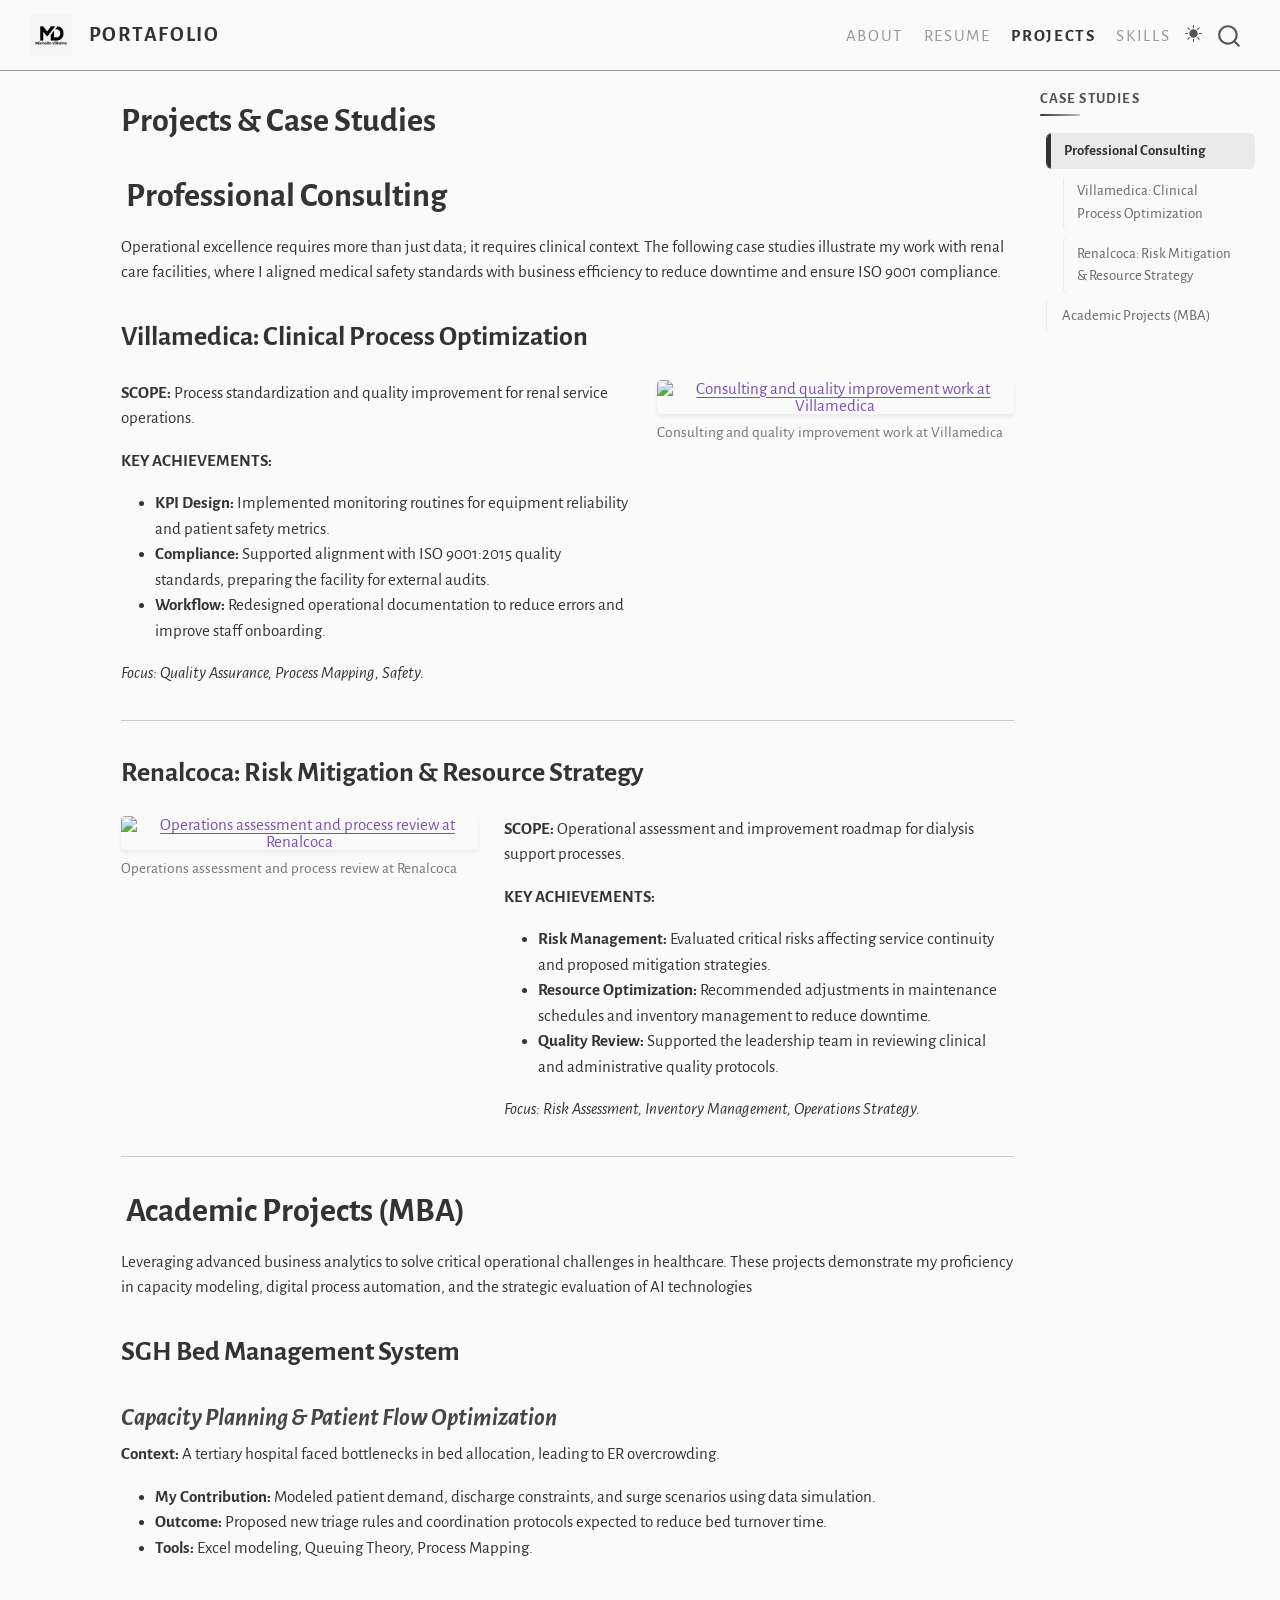
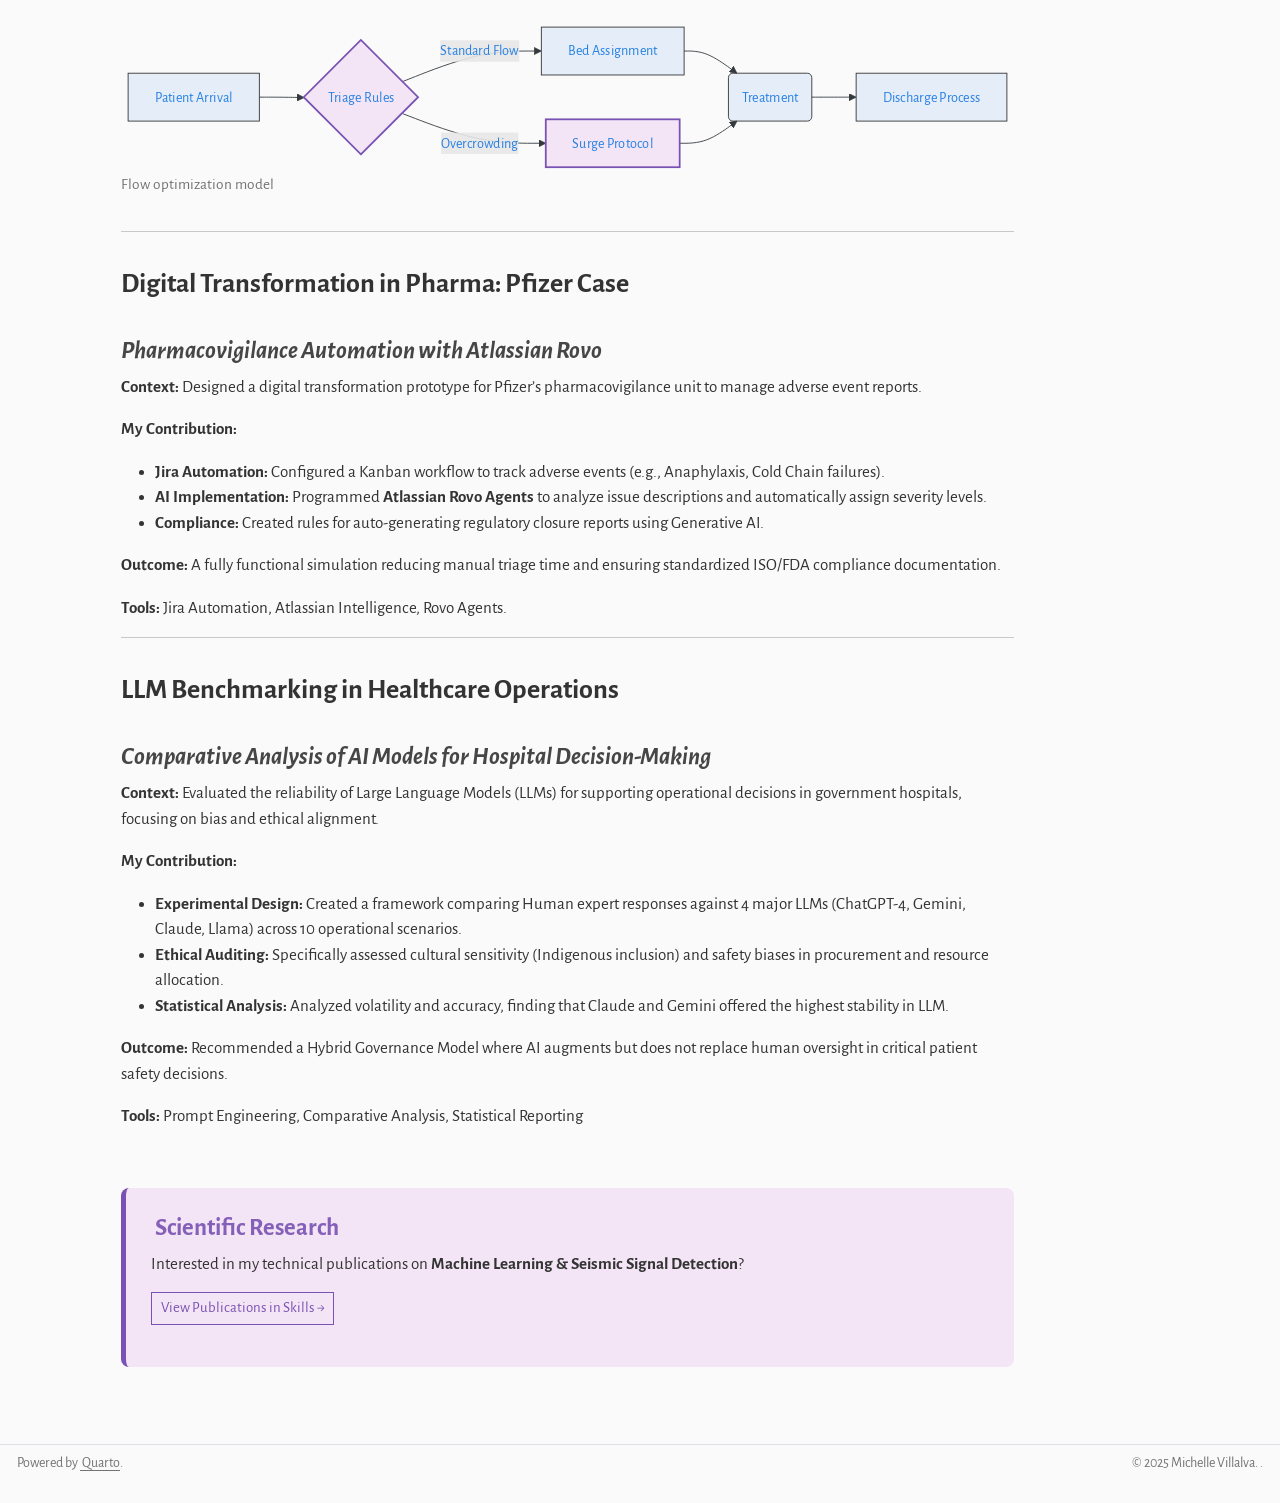
==== commit 10615bb4: "Built site for gh-pages" ====
--- a/projects.html
+++ b/projects.html
@@ -85,12 +85,12 @@
 
 <meta property="og:title" content="Projects &amp; Case Studies – Portafolio">
 <meta property="og:description" content="A Portfolio by Michelle Villalva">
-<meta property="og:image" content="images/villamedica 1.jpg">
+<meta property="og:image" content="https://mdvillalva92-lab.github.io/mvillalva-portafolio/images/villa.jpg">
 <meta property="og:site_name" content="Portafolio">
 <meta property="og:image:alt" content="Consulting and quality improvement work at Villamedica">
 <meta name="twitter:title" content="Projects &amp; Case Studies – Portafolio">
 <meta name="twitter:description" content="A Portfolio by Michelle Villalva">
-<meta name="twitter:image" content="images/villamedica 1.jpg">
+<meta name="twitter:image" content="https://mdvillalva92-lab.github.io/mvillalva-portafolio/images/villa.jpg">
 <meta name="twitter:image:alt" content="Consulting and quality improvement work at Villamedica">
 <meta name="twitter:card" content="summary_large_image">
 </head>
@@ -311,8 +311,7 @@
     <h2 id="toc-title">Case Studies</h2>
    
   <ul>
-  <li><a href="#professional-consulting" id="toc-professional-consulting" class="nav-link active" data-scroll-target="#professional-consulting"><iconify-icon role="img" inline="" icon="fa6-solid:briefcase" aria-label="Icon briefcase from fa6-solid Iconify.design set." title="Icon briefcase from fa6-solid Iconify.design set."></iconify-icon> Professional Consulting</a></li>
-  <li><a href="#professional-consulting-1" id="toc-professional-consulting-1" class="nav-link" data-scroll-target="#professional-consulting-1"><iconify-icon role="img" inline="" icon="fa6-solid:briefcase" aria-label="Icon briefcase from fa6-solid Iconify.design set." title="Icon briefcase from fa6-solid Iconify.design set."></iconify-icon> Professional Consulting</a>
+  <li><a href="#professional-consulting" id="toc-professional-consulting" class="nav-link active" data-scroll-target="#professional-consulting"><iconify-icon role="img" inline="" icon="fa6-solid:briefcase" aria-label="Icon briefcase from fa6-solid Iconify.design set." title="Icon briefcase from fa6-solid Iconify.design set."></iconify-icon> Professional Consulting</a>
   <ul class="collapse">
   <li><a href="#villamedica-clinical-process-optimization" id="toc-villamedica-clinical-process-optimization" class="nav-link" data-scroll-target="#villamedica-clinical-process-optimization">Villamedica: Clinical Process Optimization</a></li>
   <li><a href="#renalcoca-risk-mitigation-resource-strategy" id="toc-renalcoca-risk-mitigation-resource-strategy" class="nav-link" data-scroll-target="#renalcoca-risk-mitigation-resource-strategy">Renalcoca: Risk Mitigation &amp; Resource Strategy</a></li>
@@ -361,10 +360,6 @@
 <section id="professional-consulting" class="level1">
 <h1><iconify-icon role="img" inline="" icon="fa6-solid:briefcase" aria-label="Icon briefcase from fa6-solid Iconify.design set." title="Icon briefcase from fa6-solid Iconify.design set."></iconify-icon> Professional Consulting</h1>
 <p>Operational excellence requires more than just data; it requires clinical context. The following case studies illustrate my work with renal care facilities, where I aligned medical safety standards with business efficiency to reduce downtime and ensure ISO 9001 compliance.</p>
-</section>
-<section id="professional-consulting-1" class="level1">
-<h1><iconify-icon role="img" inline="" icon="fa6-solid:briefcase" aria-label="Icon briefcase from fa6-solid Iconify.design set." title="Icon briefcase from fa6-solid Iconify.design set."></iconify-icon> Professional Consulting</h1>
-<p>Operational excellence requires more than just data; it requires clinical context. The following case studies illustrate my work with renal care facilities, where I aligned medical safety standards with business efficiency to reduce downtime and ensure ISO 9001 compliance.</p>
 <section id="villamedica-clinical-process-optimization" class="level2">
 <h2 class="anchored" data-anchor-id="villamedica-clinical-process-optimization">Villamedica: Clinical Process Optimization</h2>
 <div class="grid">
@@ -381,7 +376,7 @@
 <div class="g-col-12 g-col-md-5">
 <div class="quarto-figure quarto-figure-center">
 <figure class="figure">
-<p><a href="images/villamedica 1.jpg" class="lightbox" data-gallery="consulting" title="Consulting and quality improvement work at Villamedica"><img src="images/villamedica 1.jpg" class="rounded shadow-sm img-fluid figure-img" alt="Consulting and quality improvement work at Villamedica"></a></p>
+<p><a href="images/villa.jpg" class="lightbox" data-gallery="consulting" title="Consulting and quality improvement work at Villamedica"><img src="images/villa.jpg" class="rounded shadow-sm img-fluid figure-img" alt="Consulting and quality improvement work at Villamedica"></a></p>
 <figcaption>Consulting and quality improvement work at Villamedica</figcaption>
 </figure>
 </div>
@@ -395,7 +390,7 @@
 <div class="g-col-12 g-col-md-5">
 <div class="quarto-figure quarto-figure-center">
 <figure class="figure">
-<p><a href="images/A2.jpg" class="lightbox" data-gallery="consulting" title="Operations assessment and process review at Renalcoca"><img src="images/A2.jpg" class="rounded shadow-sm img-fluid figure-img" alt="Operations assessment and process review at Renalcoca"></a></p>
+<p><a href="images/coca.JPG" class="lightbox" data-gallery="consulting" title="Operations assessment and process review at Renalcoca"><img src="images/coca.JPG" class="rounded shadow-sm img-fluid figure-img" alt="Operations assessment and process review at Renalcoca"></a></p>
 <figcaption>Operations assessment and process review at Renalcoca</figcaption>
 </figure>
 </div>
@@ -634,7 +629,7 @@
     }
       var localhostRegex = new RegExp(/^(?:http|https):\/\/localhost\:?[0-9]*\//);
       var mailtoRegex = new RegExp(/^mailto:/);
-        var filterRegex = new RegExp('/' + window.location.host + '/');
+        var filterRegex = new RegExp("https:\/\/mdvillalva92-lab\.github\.io\/mvillalva-portafolio\/");
       var isInternal = (href) => {
           return filterRegex.test(href) || localhostRegex.test(href) || mailtoRegex.test(href);
       }
--- a/site_libs/quarto-diagram/mermaid.css
+++ b/site_libs/quarto-diagram/mermaid.css
@@ -0,0 +1,13 @@
+.mermaidTooltip {
+  position: absolute;
+  text-align: center;
+  max-width: 200px;
+  padding: 2px;
+  font-family: "trebuchet ms", verdana, arial;
+  font-size: 12px;
+  background: #ffffde;
+  border: 1px solid #aaaa33;
+  border-radius: 2px;
+  pointer-events: none;
+  z-index: 1000;
+}
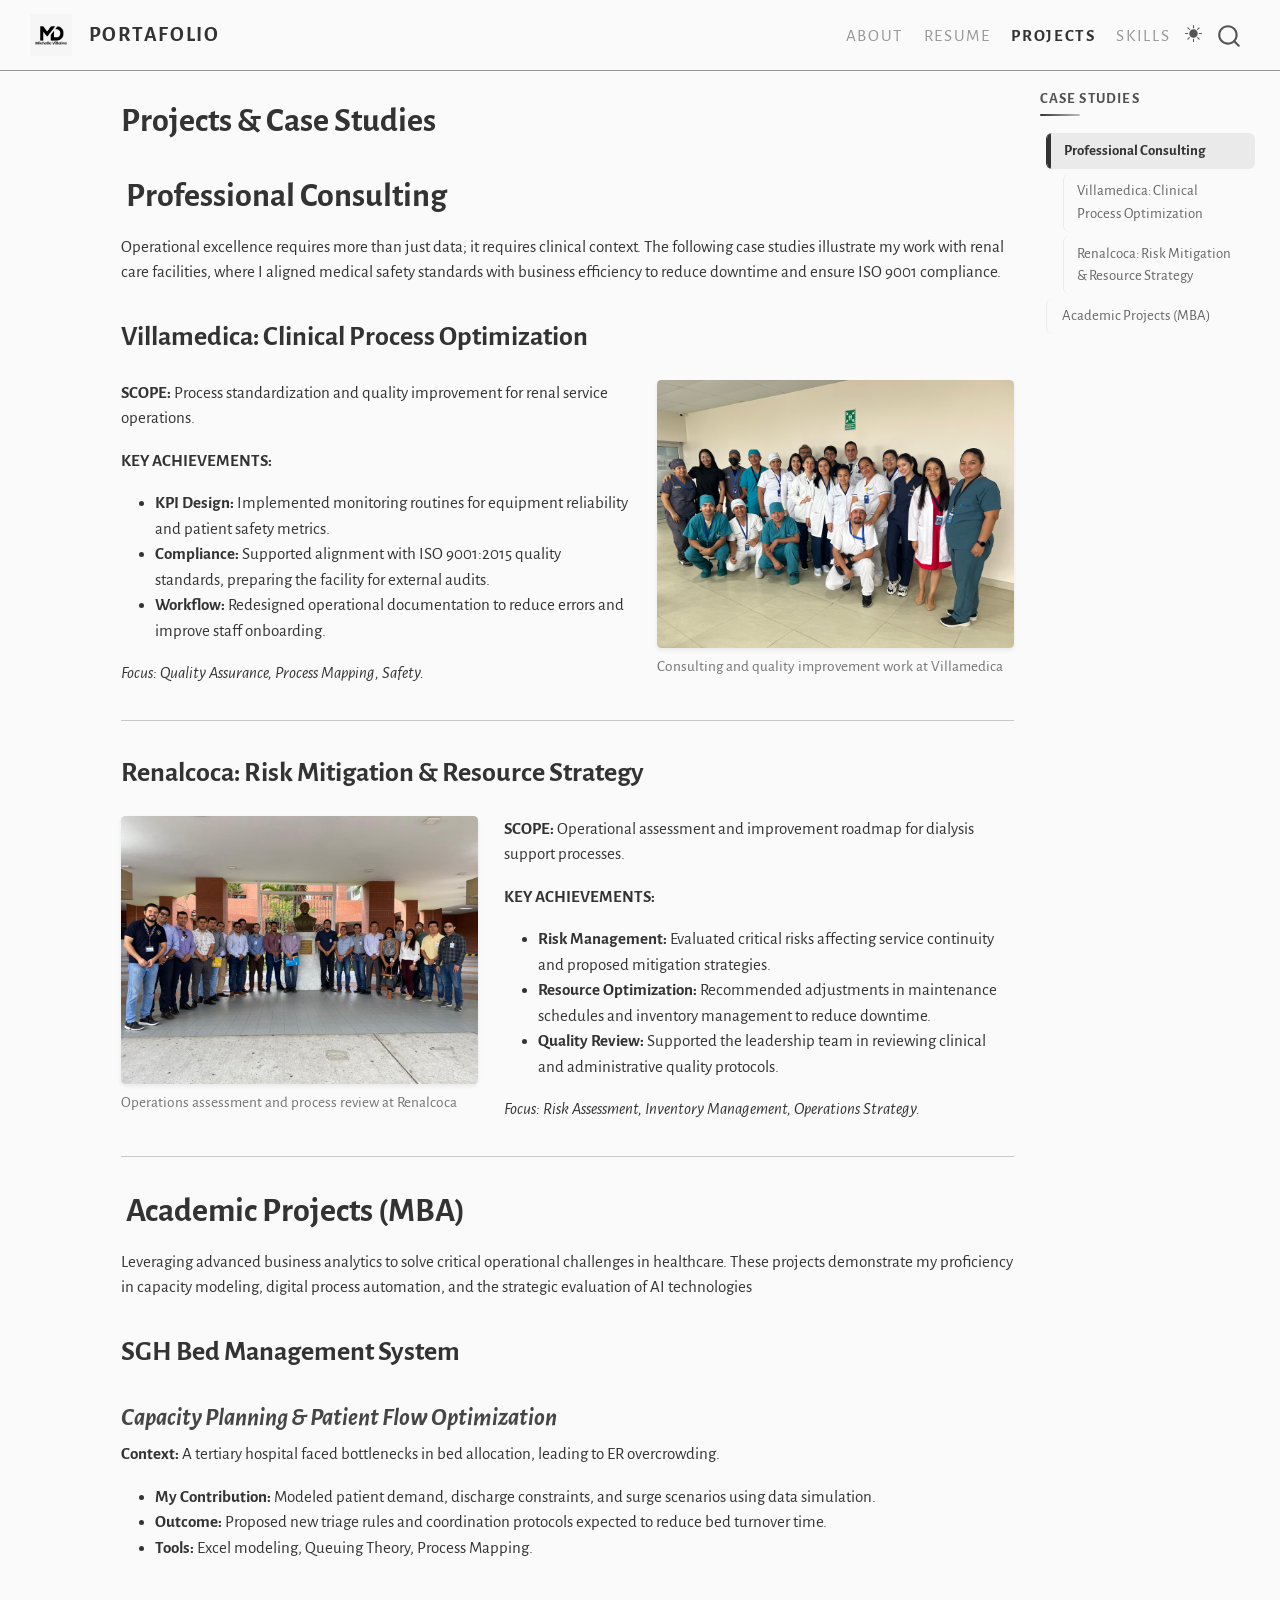
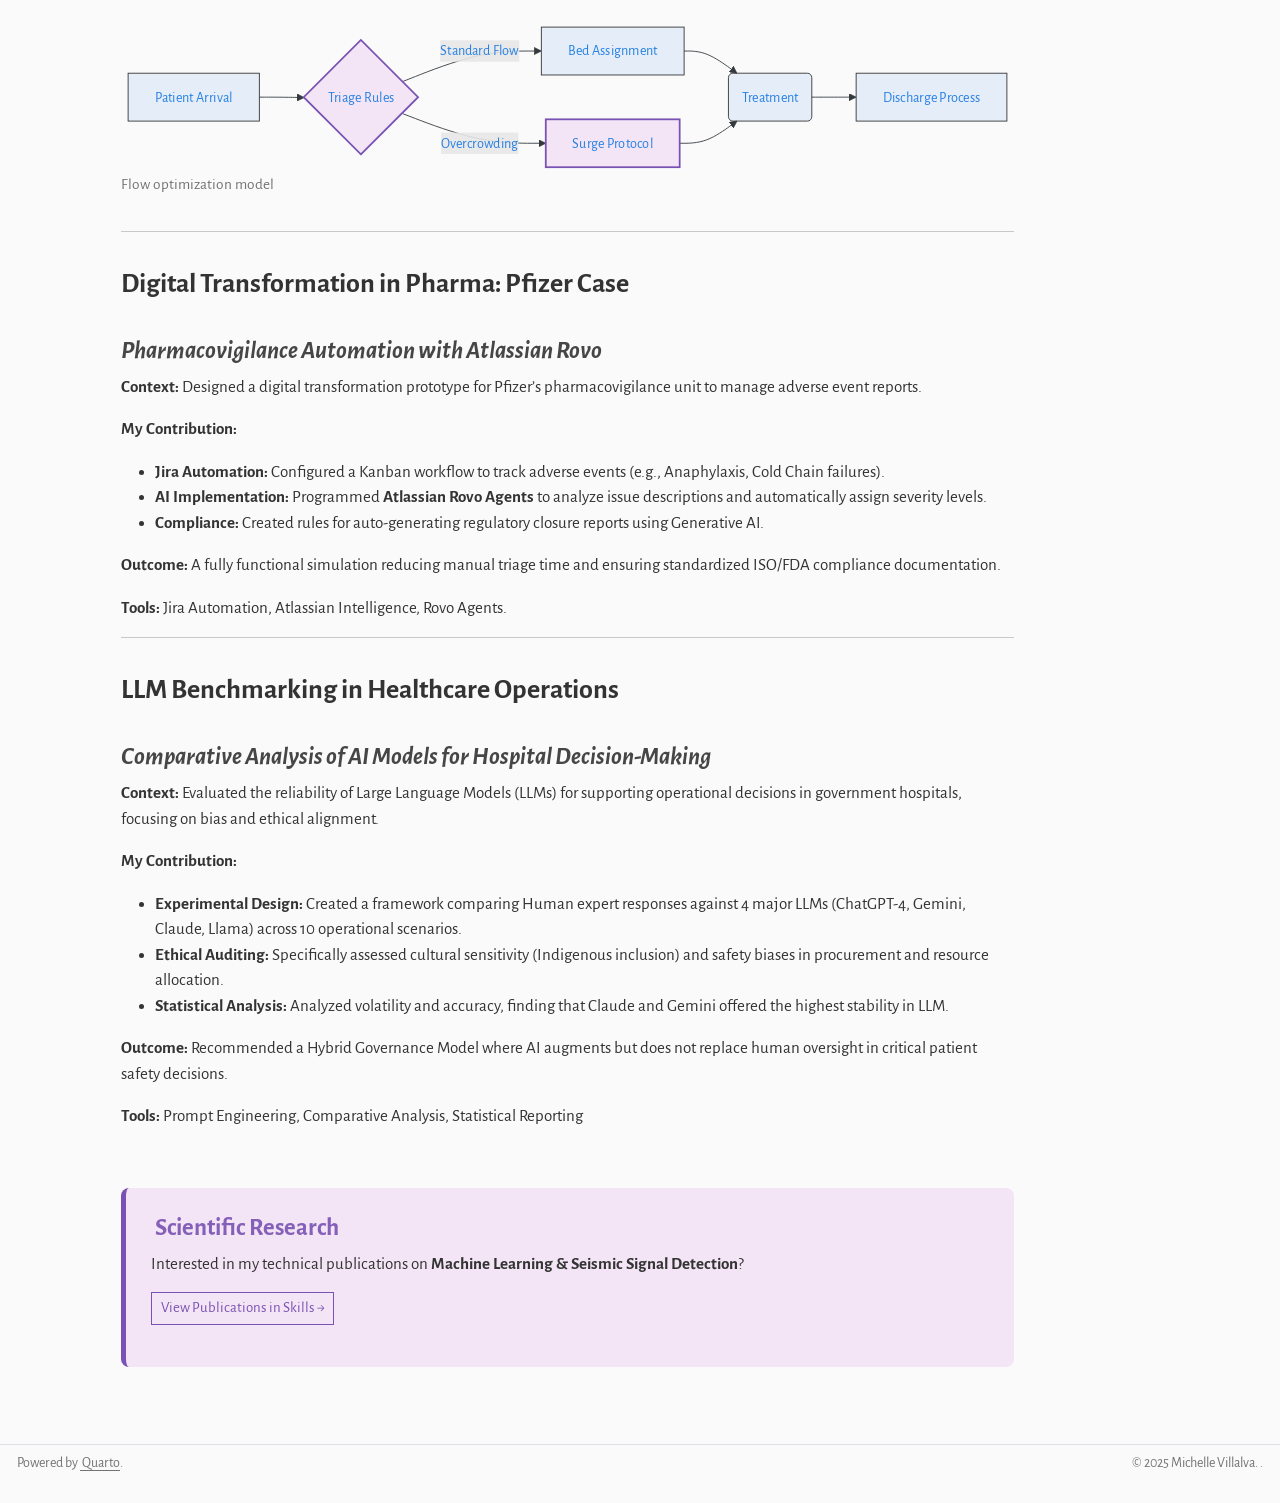
==== commit ddede6b3: "Built site for gh-pages" ====
--- a/projects.html
+++ b/projects.html
@@ -85,12 +85,12 @@
 
 <meta property="og:title" content="Projects &amp; Case Studies – Portafolio">
 <meta property="og:description" content="A Portfolio by Michelle Villalva">
-<meta property="og:image" content="https://mdvillalva92-lab.github.io/mvillalva-portafolio/images/villa.jpg">
+<meta property="og:image" content="https://mdvillalva92-lab.github.io/mvillalva-portafolio/Images/villa.jpg">
 <meta property="og:site_name" content="Portafolio">
 <meta property="og:image:alt" content="Consulting and quality improvement work at Villamedica">
 <meta name="twitter:title" content="Projects &amp; Case Studies – Portafolio">
 <meta name="twitter:description" content="A Portfolio by Michelle Villalva">
-<meta name="twitter:image" content="https://mdvillalva92-lab.github.io/mvillalva-portafolio/images/villa.jpg">
+<meta name="twitter:image" content="https://mdvillalva92-lab.github.io/mvillalva-portafolio/Images/villa.jpg">
 <meta name="twitter:image:alt" content="Consulting and quality improvement work at Villamedica">
 <meta name="twitter:card" content="summary_large_image">
 </head>
@@ -376,7 +376,7 @@
 <div class="g-col-12 g-col-md-5">
 <div class="quarto-figure quarto-figure-center">
 <figure class="figure">
-<p><a href="images/villa.jpg" class="lightbox" data-gallery="consulting" title="Consulting and quality improvement work at Villamedica"><img src="images/villa.jpg" class="rounded shadow-sm img-fluid figure-img" alt="Consulting and quality improvement work at Villamedica"></a></p>
+<p><a href="Images/villa.jpg" class="lightbox" data-gallery="consulting" title="Consulting and quality improvement work at Villamedica"><img src="Images/villa.jpg" class="rounded shadow-sm img-fluid figure-img" alt="Consulting and quality improvement work at Villamedica"></a></p>
 <figcaption>Consulting and quality improvement work at Villamedica</figcaption>
 </figure>
 </div>
@@ -390,7 +390,7 @@
 <div class="g-col-12 g-col-md-5">
 <div class="quarto-figure quarto-figure-center">
 <figure class="figure">
-<p><a href="images/coca.JPG" class="lightbox" data-gallery="consulting" title="Operations assessment and process review at Renalcoca"><img src="images/coca.JPG" class="rounded shadow-sm img-fluid figure-img" alt="Operations assessment and process review at Renalcoca"></a></p>
+<p><a href="Images/coca.JPG" class="lightbox" data-gallery="consulting" title="Operations assessment and process review at Renalcoca"><img src="Images/coca.JPG" class="rounded shadow-sm img-fluid figure-img" alt="Operations assessment and process review at Renalcoca"></a></p>
 <figcaption>Operations assessment and process review at Renalcoca</figcaption>
 </figure>
 </div>
